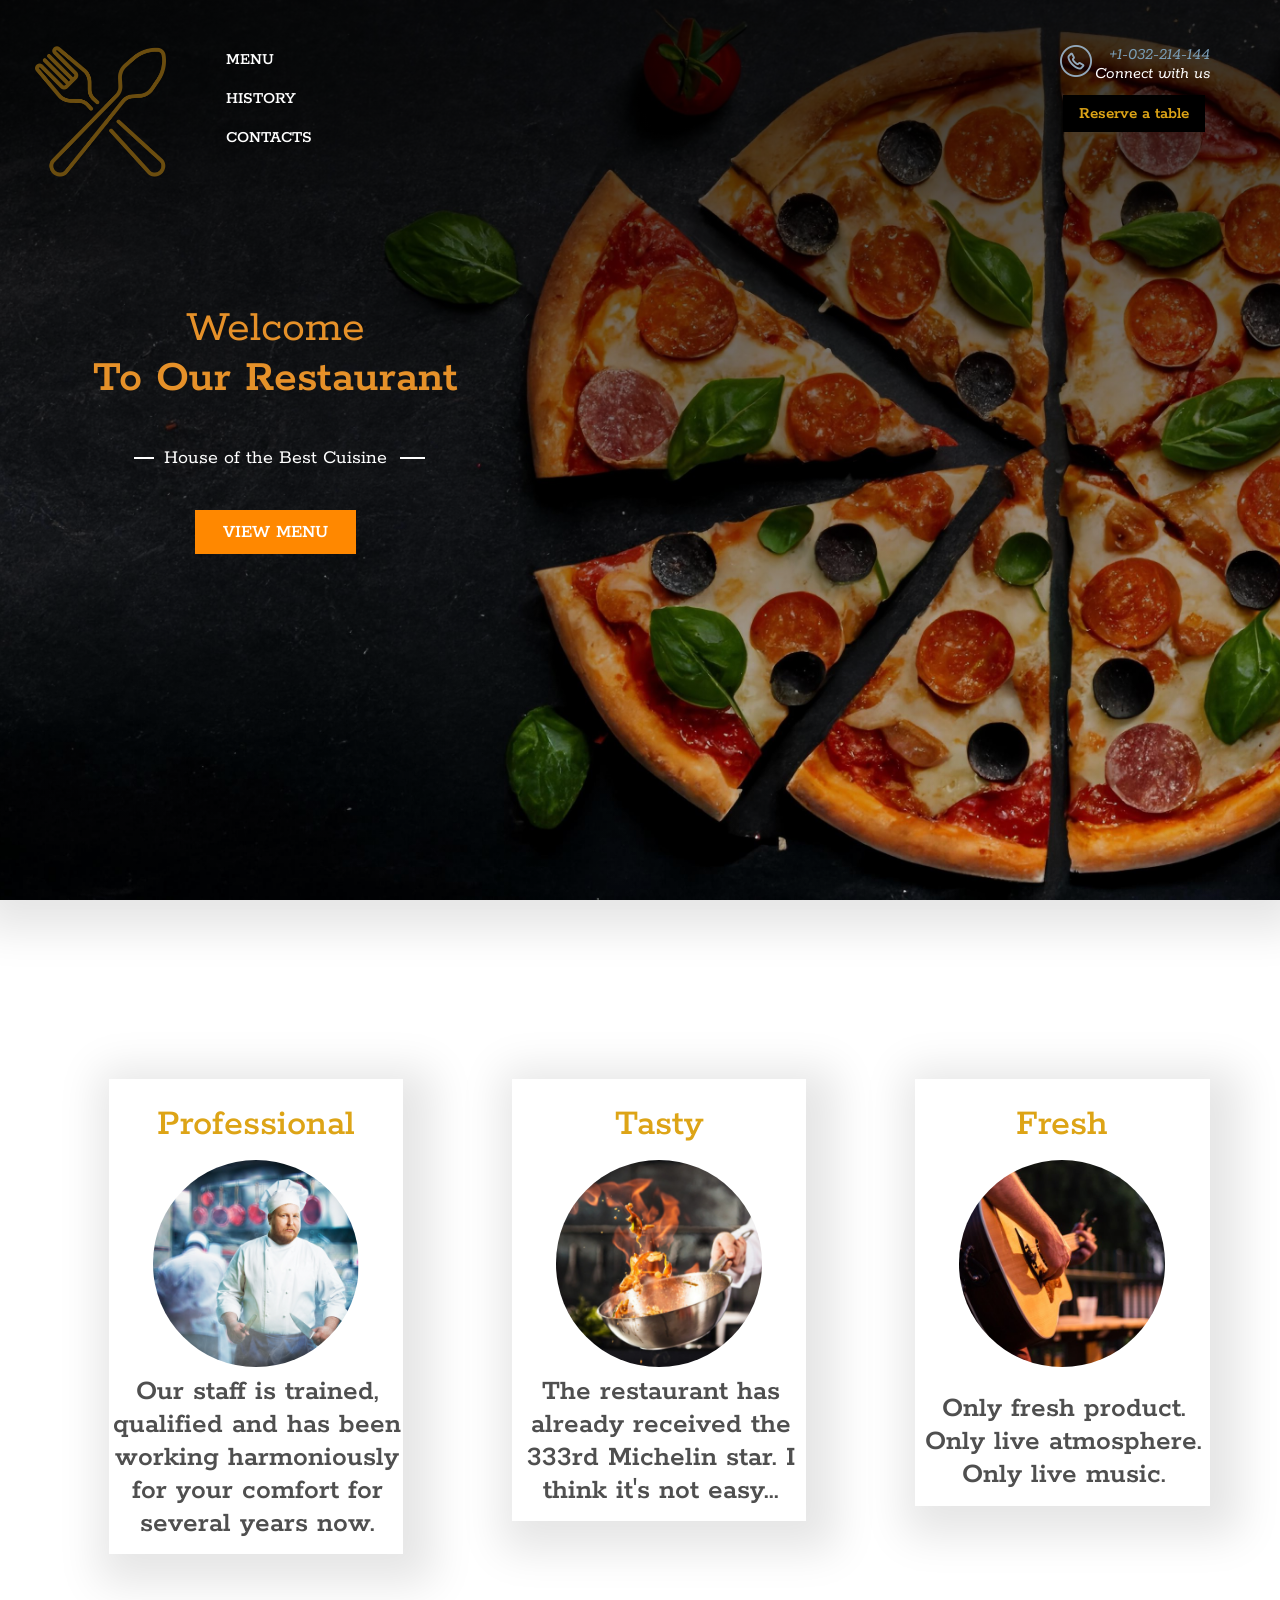
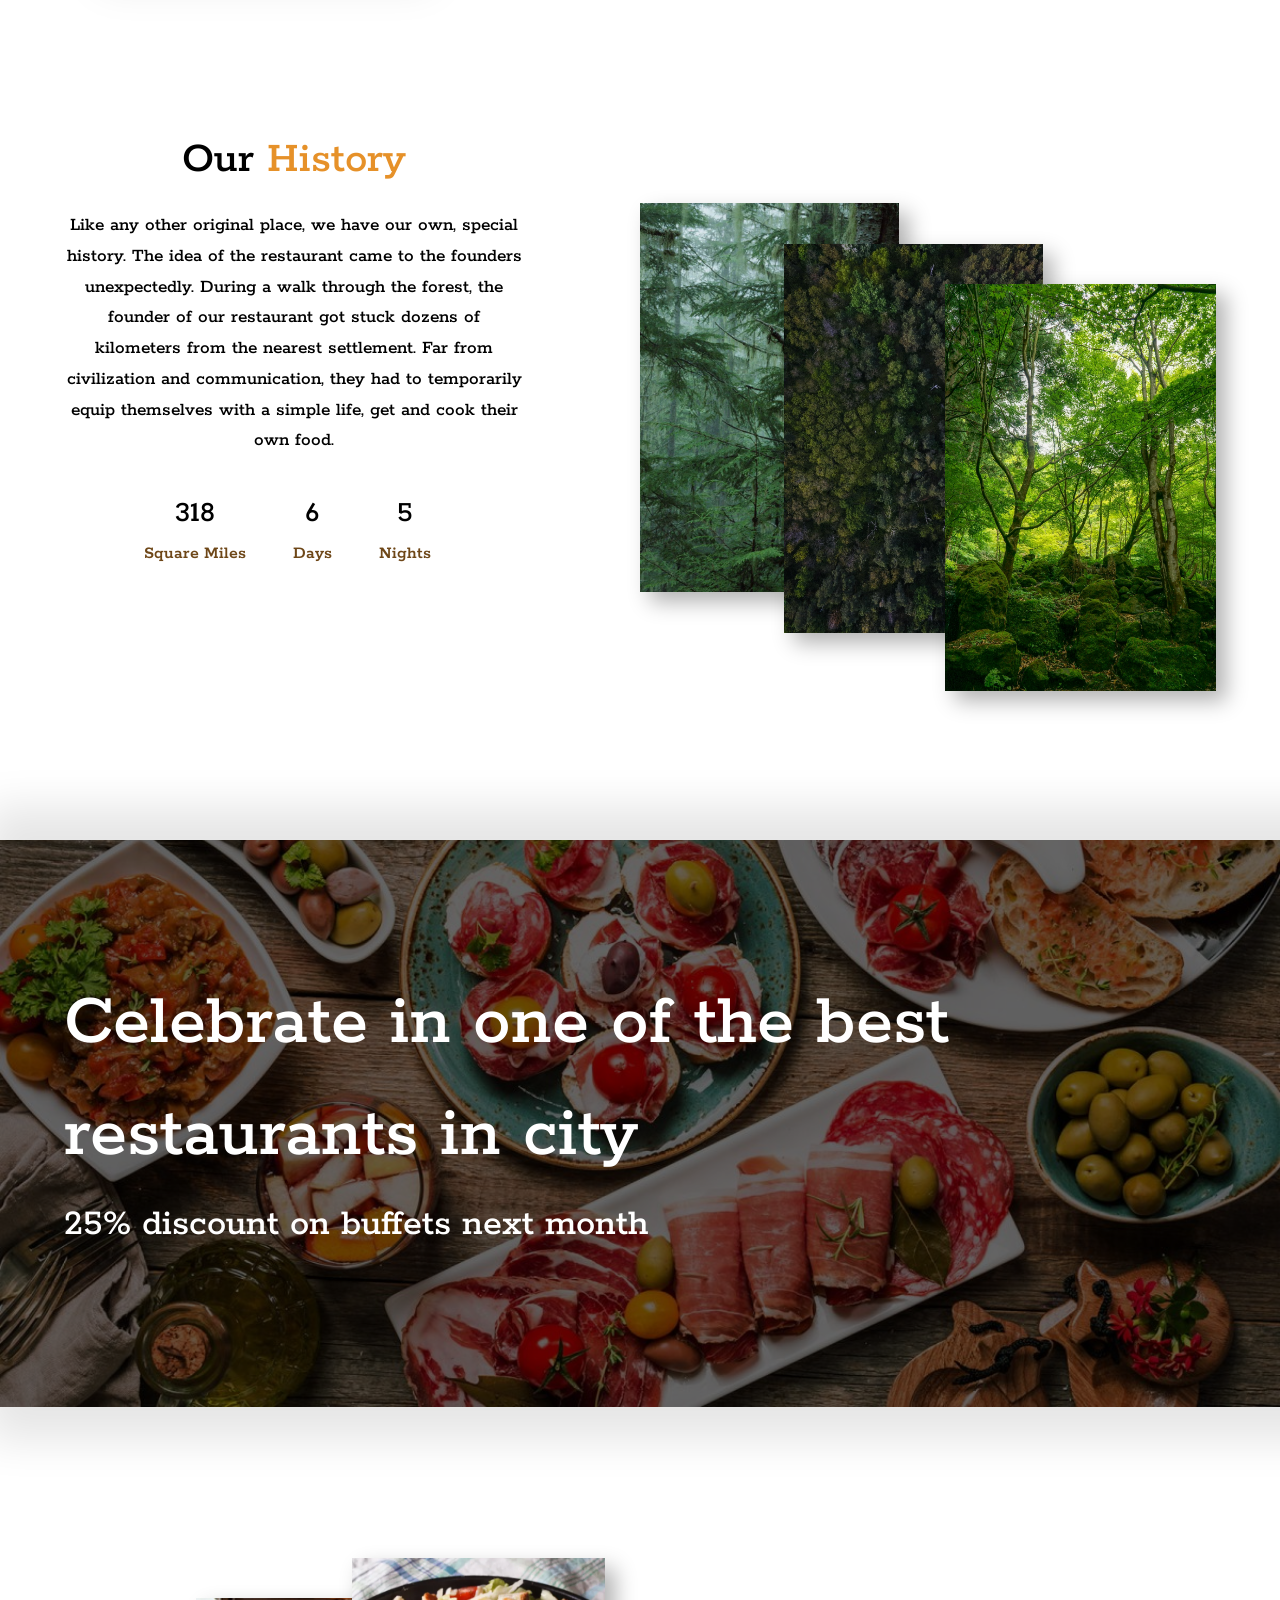
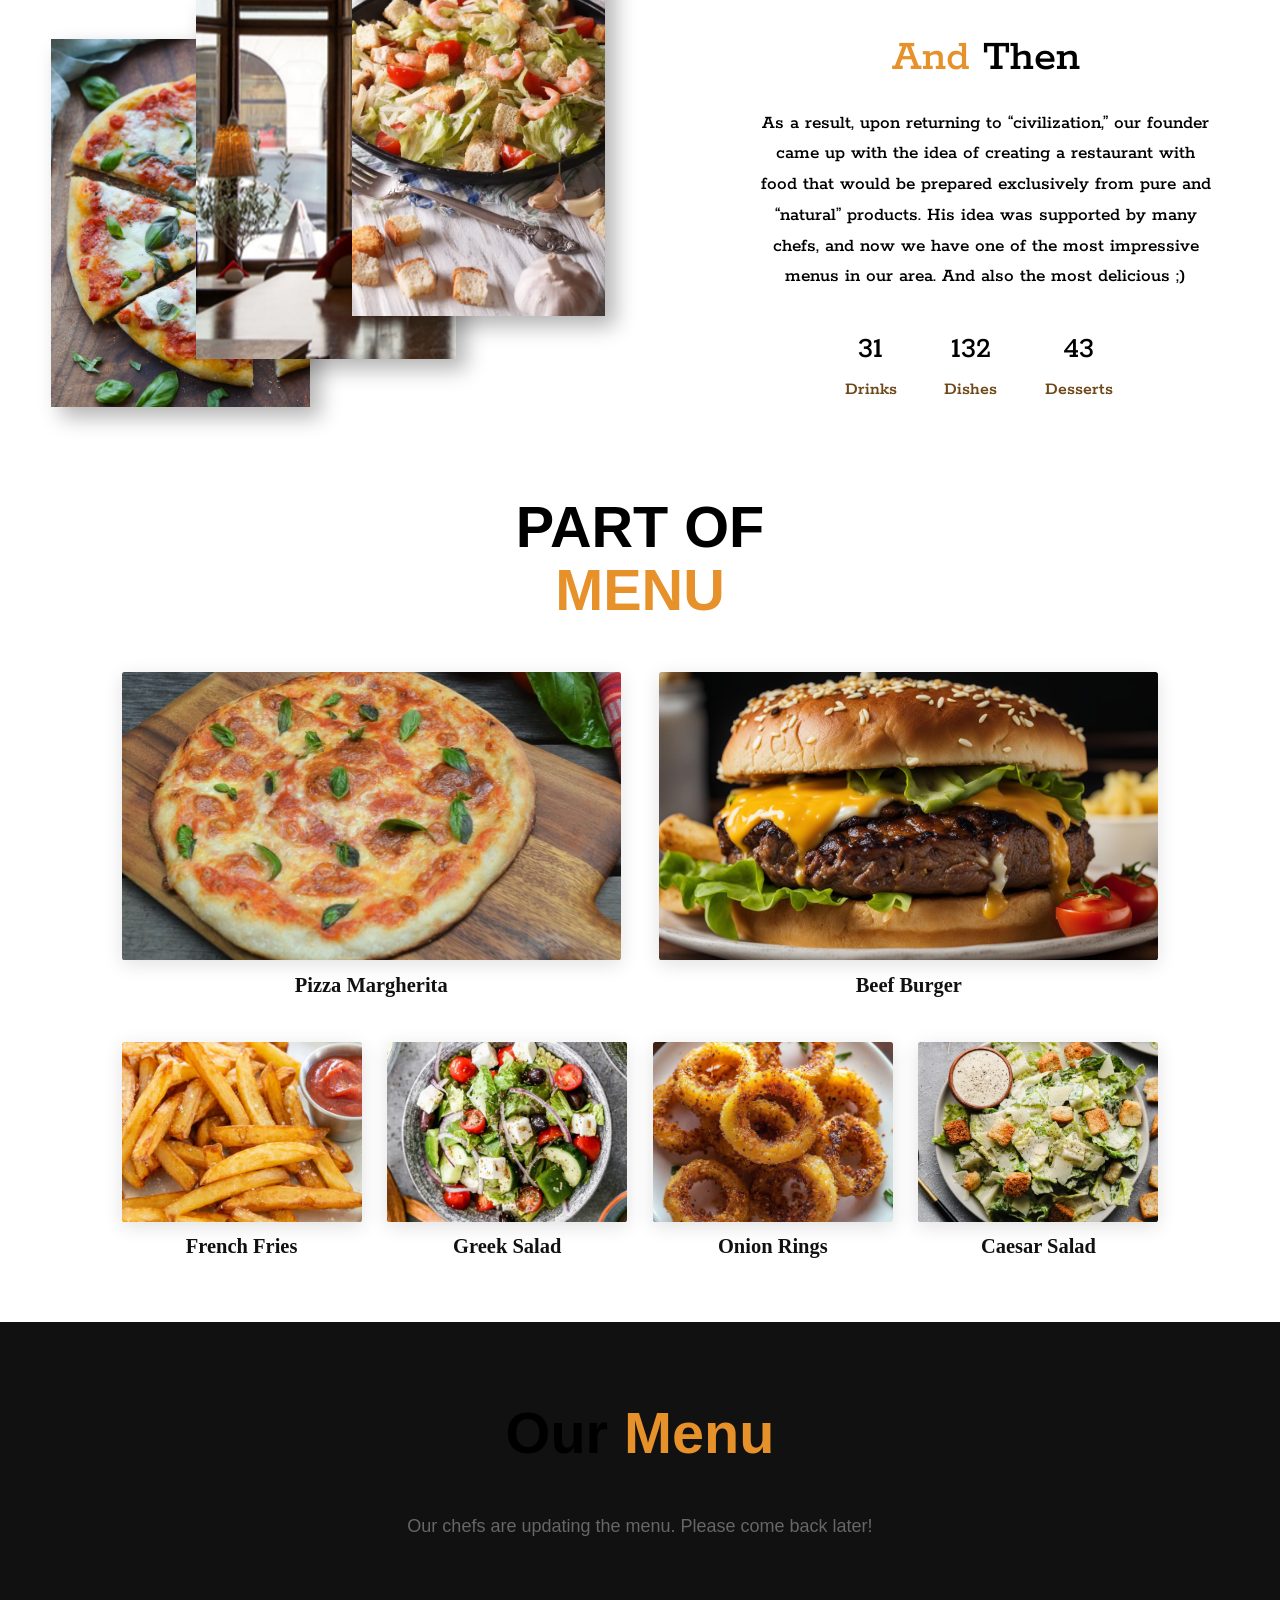
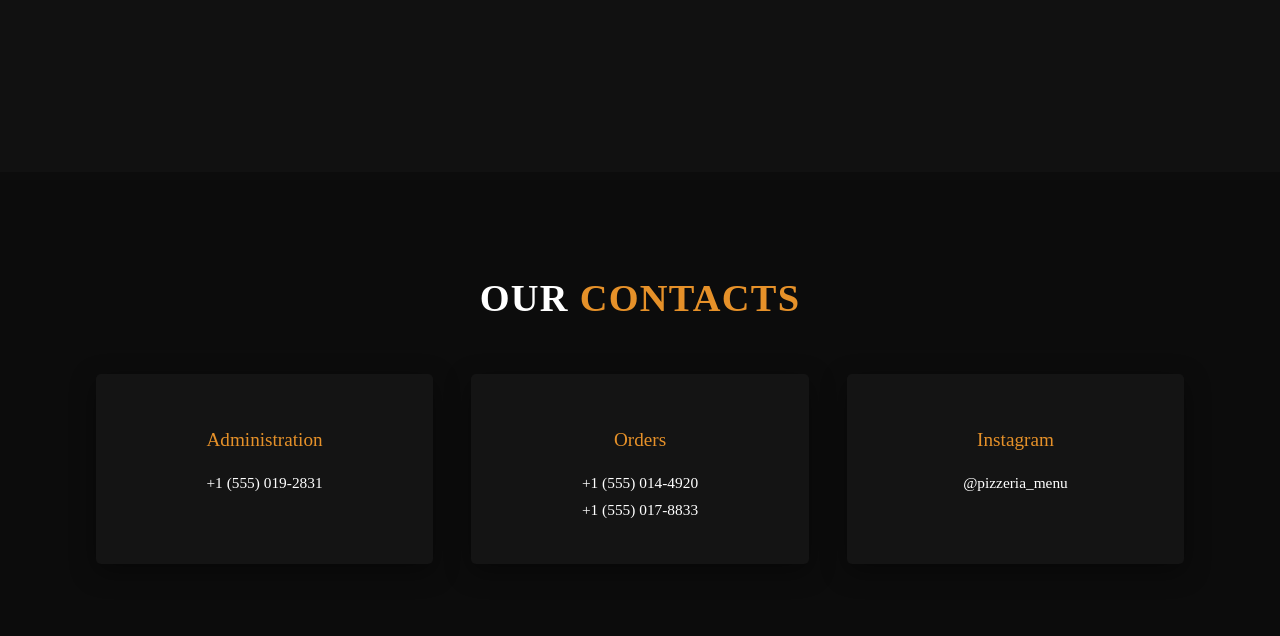
==== index.html @ 01ddd6ba "Add files via upload" ====
<!DOCTYPE html>
<html lang="en">
<head>
	<meta charset="UTF-8">
	<meta name="viewport" content="width=device-width, initial-scale=1.0">
	<link rel="stylesheet" href="pizzaS.css">
	<link rel="preconnect" href="https://fonts.googleapis.com">
	<link rel="preconnect" href="https://fonts.gstatic.com" crossorigin>
	<link href="https://fonts.googleapis.com/css2?family=Rokkitt:ital,wght@0,300;0,400;0,500;0,600;1,300;1,400;1,500;1,600&display=swap" rel="stylesheet">
	<title>PizzeriaSite</title>
</head>
<body>
<script>
    if (history.scrollRestoration) {
        history.scrollRestoration = 'manual';
    }

    window.addEventListener('beforeunload', function() {
        window.scrollTo(0, 0);
    });
	</script>

	<header class="header">
		
		<div class="header-line">
			
			<div class="header-logo">
				<img src="img/fork.png" alt="logo" class="header-logotype">
			</div>

			<div class="list">
				<a href="#menu" class="list-item">MENU</a>
				<a href="#history" class="list-item">HISTORY</a>
				<a href="#contacts-section" class="list-item">CONTACTS</a>
			</div>

			<div class="phone">
				<div class="phone-holder">
					<img class="phone-call" src="img/phone-call.png" alt="call">

					<a class="number" href="#">+1-032-214-144</a>

				</div>

				<div class="phone-text">Connect with us</div>

			</div>

			<div class="btn">
				<a href="" class="button">Reserve a table</a>
			</div>

		</div>

		<!-- Header-text -->

		<div class="header-down">
			
			<div class="main-title">
				
				Welcome

			</div>

			<div class="main-title2">

				To Our Restaurant

			</div>

			<div class="sub-title">

				House of the Best Cuisine

			</div>

			<div class="header-btn">

				<a href="#menu-section"" class="header-button">VIEW MENU</a>

			</div>

		</div>

	</header>

	<!-- MAIN -->

	<main>
		
		<div class="cards">
			
			<div class="card">

				<div class="card-title">
					Professional
				</div>

				<div class="card-image">
					<img class="first-card-image" src="img/ProCooker.jpg" alt="pizza-slice_img">
				</div>

				<div class="card-subtitle">
					Our staff is trained, qualified and has been working harmoniously for your comfort for several years now.		
				</div>

			</div>

			<div class="card">
				
				<div class="card-title">
					Tasty
				</div>

				<div class="card-image">
					<img class="second-card-image" src="img/ProCook.jpg" alt="Sushi_img">
				</div>

				<div class="card-subtitle">
					The restaurant has already received the 333rd Michelin star. I think it's not easy...
				</div>

			</div>

			<div class="card">

				<div class="card-title">
					Fresh
				</div>
				
				<div class="card-image">
					<img class="third-card-image" src="img/Live-Music-Guitar.jpg" alt="Khinkali.img">
				</div>

				<div class="card-subtitle">
					Only fresh product. Only live atmosphere. Only live music.
				</div>

			</div>

		</div>

		<!-- MAIN PART 2 -->

		<div class="history" id="history">

			<div class="history-text">

				<div class="history-title-text">
					Our <span  class="part-history-title">History</span>
				</div>

				<div class="history-subtile-text">
					Like any other original place, we have our own, special history. The idea of the restaurant came to the founders unexpectedly. During a walk through the forest, the founder of our restaurant got stuck dozens of kilometers from the nearest settlement. Far from civilization and communication, they had to temporarily equip themselves with a simple life, get and cook their own food.
				</div>

				<div class="history-stat">

					<div class="stat">
						318 <br><span class="history-stat-text">Square Miles
						</span>
					</div>

					<div class="stat">
						6<br><span class="history-stat-text">Days
						</span>
					</div>

					<div class="stat">
						5<br><span class="history-stat-text">Nights
						</span>
					</div>

				</div>

			</div>

			<div class="history-img">

				<img class="img-pizza" src="img/forestd.jfif" alt="i">

				<img class="img-sushi" src="img/forest2.jpg" alt="m">

				<div class="rest-conteiner">

					<img class="img-rest" src="img/pForest9.jpg" alt="g">

				</div>

			</div>

		</div>

		<!-- Offer -->

		<div class="offer">
			
			<div class="offer-content">

				<div class="offer-text">

					<div class="offer-title">
						Celebrate in one of
						the best restaurants in city
					</div>

					<div class="offer-subtitle">
						25% discount on buffets next month
					</div>

					<div class="offer-button">

					</div>

				</div>

			</div>

		</div>

<!-- Second part of History -->

		<div class="history2">

			<div class="history-img2">

				<img class="img-pizza2" src="img/fire-pizza.jpg" alt="i">

				<img class="img-salet2" src="img/AvaS.jpg" alt="m">

				<div class="rest-conteiner">

					<img class="img-rest2" src="img/3-1.png" alt="g">

				</div>

			</div>

			<div class="hisory-text2">

				<div class="history-title-text2">
					<span  class="part-history-title2">And</span> Then
				</div>

				<div class="history-subtile-text2">
					As a result, upon returning to “civilization,” our founder came up with the idea of ​​creating a restaurant with food that would be prepared exclusively from pure and “natural” products. His idea was supported by many chefs, and now we have one of the most impressive menus in our area. And also the most delicious ;)
				</div>

				<div class="history-stat2">

					<div class="stat2">
						31 <br><span class="history-stat-text2">Drinks
						</span>
					</div>

					<div class="stat2">
						132 <br><span class="history-stat-text2">Dishes
						</span>
					</div>

					<div class="stat2">
						43 <br><span class="history-stat-text2">Desserts
						</span>
					</div>

				</div>

			</div>

		</div>

		<!-- Menu -->

<div class="menu" id="menu">

    <div class="menu-title">
        PART OF<br><span>MENU</span>
    </div>

    <div class="firstline-menu">

        <div class="first-menu-container">
            <div class="firstline-image">   
                <img src="img/pizza-margherita-1210x964.jpg" alt="Pizza Margherita">
            </div>
            <div class="firstline-info">
                <h1>Pizza Margherita</h1>
                <div class="info-text"></div>
            </div>  
        </div>

        <div class="first-menu-container">
            <div class="firstline-image">   
                <img src="img/beef-burger-recipe.jpg" alt="Beef Burger">
            </div>
            <div class="firstline-info">
                <h1>Beef Burger</h1>
                <div class="info-text"></div>
            </div>  
        </div>

    </div>

    <div class="secondline-menu">

        <div class="secondline-menu-container">
            <div class="secondline-card">
                <div class="secondline-image">  
                    <img src="img/R.jpg" alt="Dish 1">
                </div>
                <div class="secondline-info">
                    <h1>French Fries</h1>
                    <div class="info-text"></div>
                </div>
            </div>

            <div class="secondline-card">
                <div class="secondline-image">  
                    <img src="img/Greek-Salad-with-Lettuce.jpg" alt="Greek Salad">
                </div>
                <div class="secondline-info">
                    <h1>Greek Salad</h1>
                    <div class="info-text"></div>
                </div>
            </div>

            <div class="secondline-card">
                <div class="secondline-image">  
                    <img src="img/0-2-640-N-165.jpg" alt="Dish 3">
                </div>
                <div class="secondline-info">
                    <h1>Onion Rings</h1>
                    <div class="info-text"></div>
                </div>
            </div>

            <div class="secondline-card">
                <div class="secondline-image">  
                    <img src="img/vegan-caesar-salad-4-667x667.jpg" alt="Caesar Salad">
                </div>
                <div class="secondline-info">
                    <h1>Caesar Salad</h1>
                    <div class="info-text"></div>
                </div>
            </div>
        </div>

    </div>

</div>

<style href="menu2">
    .menu-section { background: #111; padding: 80px 0; min-height: 50vh; width: 100%; box-sizing: border-box; clear: both; }
    .menu-title { text-align: center; color: #fff; font-family: sans-serif; font-size: 38px; margin: 0 0 50px 0; }
    .menu-columns-container { display: flex; flex-wrap: wrap; gap: 35px; justify-content: center; max-width: 1200px; margin: 0 auto; padding: 0 20px; box-sizing: border-box; }
    
    .menu-column { flex: 1; min-width: 280px; max-width: 360px; }
    .menu-column-title { color: #e69129; font-family: sans-serif; text-align: center; border-bottom: 2px solid #e69129; padding-bottom: 12px; margin-bottom: 25px; text-transform: uppercase; letter-spacing: 1px; font-size: 20px; }
    .menu-items-stack { display: flex; flex-direction: column; gap: 20px; }
    
    .menu-card { background: #222; color: #fff; padding: 22px; border-radius: 8px; box-shadow: 0 4px 15px rgba(0,0,0,0.3); font-family: sans-serif; border: 1px solid #333; box-sizing: border-box; width: 100%; transition: transform 0.3s cubic-bezier(0.25, 1, 0.5, 1), box-shadow 0.3s, border-color 0.3s; animation: cardLoad 0.5s ease backwards; }
    .menu-card:hover { transform: translateY(-5px); box-shadow: 0 8px 25px rgba(230, 145, 41, 0.15); border-color: #e69129; }
    
    .menu-card h4 { margin: 0 0 8px 0; color: #fff; font-size: 19px; font-weight: 600; }
    .menu-card p { margin: 0 0 15px 0; color: #bbb; font-size: 13.5px; line-height: 1.5; }
    .menu-card-price { font-weight: bold; color: #e69129; font-size: 18px; text-align: right; }

    @keyframes cardLoad {
        from { opacity: 0; transform: scale(0.95) translateY(10px); }
        to { opacity: 1; transform: scale(1) translateY(0); }
    }
</style>

<section class="menu-section" id="menu-section">
    <h2 class="menu-title">
        Our <span style="color: #e69129;">Menu</span>
    </h2>
    
    <div id="main-menu-flex" class="menu-columns-container">
        <div class="menu-column">
            <h3 class="menu-column-title">Drinks</h3>
            <div id="menu-drinks" class="menu-items-stack"></div>
        </div>

        <div class="menu-column">
            <h3 class="menu-column-title">Main Course</h3>
            <div id="menu-main" class="menu-items-stack"></div>
        </div>

        <div class="menu-column">
            <h3 class="menu-column-title">Starters & Sides</h3>
            <div id="menu-secondary" class="menu-items-stack"></div>
        </div>
    </div>
    
    <div id="empty-menu-msg" style="display: none; text-align: center; color: #666; font-family: sans-serif; font-size: 18px; margin-top: 40px;">
        Our chefs are updating the menu. Please come back later!
    </div>
</section>
<div>
	<script>
    if (history.scrollRestoration) {
        history.scrollRestoration = 'manual';
    }

    window.addEventListener('beforeunload', function() {
        window.scrollTo(0, 0);
    });

    function createCardHtml(dish, index) {
        const delay = index * 0.05;
        return `
            <div class="menu-card" style="animation-delay: ${delay}s">
                <h4>${dish.title}</h4>
                <p>${dish.desc ? dish.desc : 'No description available'}</p>
                <div class="menu-card-price">${dish.price}</div>
            </div>
        `;
    }

    function renderMenu() {
        const drinksContainer = document.getElementById('menu-drinks');
        const mainContainer = document.getElementById('menu-main');
        const secondaryContainer = document.getElementById('menu-secondary');
        const flexContainer = document.getElementById('main-menu-flex');
        const emptyMsg = document.getElementById('empty-menu-msg');

        if (!drinksContainer || !mainContainer || !secondaryContainer) return;

        const menu = JSON.parse(localStorage.getItem('restaurant-menu')) || [];

        if (menu.length === 0) {
            flexContainer.style.display = 'none';
            emptyMsg.style.display = 'block';
            return;
        }

        flexContainer.style.display = 'flex';
        emptyMsg.style.display = 'none';

        drinksContainer.innerHTML = menu.filter(d => d.category === 'drinks').map((d, i) => createCardHtml(d, i)).join('');
        mainContainer.innerHTML = menu.filter(d => d.category === 'main').map((d, i) => createCardHtml(d, i)).join('');
        secondaryContainer.innerHTML = menu.filter(d => d.category === 'secondary').map((d, i) => createCardHtml(d, i)).join('');
    }

    window.addEventListener('DOMContentLoaded', renderMenu);
    window.addEventListener('pageshow', renderMenu);
    window.addEventListener('storage', renderMenu);
	</script>
</div>

<section class="contacts-section">
    <div class="contacts-container" id="contacts-section">
        <h2 class="contacts-title">Our <span>Contacts</span></h2>
        
        <div class="contacts-content">
            
            <div class="contacts-card">
                <h3>Administration</h3>
                <p><a href="tel:+15550192831">+1 (555) 019-2831</a></p>
            </div>
            
            <div class="contacts-card">
                <h3>Orders</h3>
                <p><a href="tel:+15550144920">+1 (555) 014-4920</a></p>
                <p><a href="tel:+15550178833">+1 (555) 017-8833</a></p>
            </div>
            
            <div class="contacts-card">
                <h3>Instagram</h3>
                <p><a href="https://instagram.com" target="_blank" rel="noopener">@pizzeria_menu</a></p>
            </div>

        </div>
    </div>
</section>

</main> 

	</body>
	</html>
---- pizzaS.css ----
html{   
    scroll-behavior: smooth;
}

body{
	margin: 0;
	padding: 0;
	font-family: 'Rokkitt', serif;
	font-weight: 500;
	width: 100%;
	max-width: 100%;
	overflow-x: hidden;
}


header {
    width: 100vw;
    height: 100vh; 
    min-height: 700px; 
    position: relative; 
    background: url('img/pizzzaFirst.jpg') no-repeat;
    background-size: cover; 
    background-position: center; 
    box-shadow: 0px 10px 40px 20px rgba(0, 0, 0, 0.1); 
    }

    header:after {
    content: '';
    position: absolute;
    top: 0;
    left: 0;
    right: 0;
    bottom: 0;
    background: linear-gradient(180deg, rgba(0, 0, 0, 0.8), rgba(0, 0, 0, .1));
    width: 100%;
    height: 100%; 
    z-index: 1; 
    }

  .header-line {
	position: relative;
	z-index: 3;
	color: #fff;
	padding-top: 2vw;
	display: flex;
	align-items: center;
    }

    .header-logotype{
	padding-top: 20px;
	width: 45%;
    margin-left: 130px;
    }

.list{
	margin-top: -20px;
    }

    .list-item{
	display: flex;
	width: 10%;
	font-size: 35px;
	margin: 40px 0 0 -35px;
	text-decoration: none;
	color: #fff;
	transition: 0.4s;
	margin-right: 50px;
	z-index: 3;
    }

    .list-item:hover{
	color: #DDA416;
	z-index: 3;
    }

.phone {
    position: absolute;
    right: 150px;
    top: 100px; 
    font-weight: 400;
    font-style: italic;
    font-size: 28px;
    display: flex;
    flex-direction: column;
    align-items: flex-end; 
    }


.phone-call {
    position: absolute;
    height: 55px;
    color: #9DACB9;
    left: -60px; 
    top: 0;
	z-index: 3;
    }

    .number {
    font-size: 29px;
    text-decoration: none;
    color: #7B9EB7;
	z-index: 3;
    }


    .btn {
	z-index: 3;
    position: absolute;
    right: 125px;
    top: 200px; 
    }   


    .button {
    display: inline-block;
    padding: 17px 30px;
    background-color: #000;
    text-decoration: none;
    color: #DDA416;
    font-weight: 600;
    font-size: 32px;
    transition: 0.5s;
    white-space: nowrap;
    }

    .button:hover {
    color: #000;
    background-color: #DDA416;
    border-radius: 5px;
    padding: 18px 32px;
	z-index: 3;
    }

.header-down{
	z-index: 3;
	position: relative;
	font-size: 90px;
	text-align: center;
	margin-left: 145px;
    margin-top: 320px;
	font-weight: 400;
	color: #e69129;
	width: 755px;
    }

   .main-title{
	margin-left: -13px;
    }

    .main-title2{
	margin-top: -3px;
	font-size: 95px;
	font-weight: 600;
	margin-bottom: 8px;
    }

    .sub-title{
	color: #fff;
	font-size: 40px;
	margin-bottom: 5px;
    }

    .sub-title:after{
	position: absolute;
	content: '';
	height: 2.5px;
	width: 61px;
	background-color: #fff;
	top: 236px;
	left: 75px;
    }

    .sub-title:before{
	position: absolute;
	content: '';
	height: 2.5px;
	width: 61px;
	background-color: #fff;
	top: 236px;
	left: 617px;
    }

    .header-button{
	padding: 22px 60px;
	background-color: #ff8800;
	text-decoration: none;
	color: #fff;
	font-size: 35px;
	font-weight: 500;
	transition: 0.7s;
    }

    .header-button:hover{
	background-color: #c96c02;
    }

/*MAIN  PART 1*/

.cards{
	justify-content: start;
	display: flex;
	margin-top: 14vw;
	min-width: 90%;
	margin-left: 5;
    }

    .card{
	box-shadow: 10px 10px 40px 20px #0000001A;
	z-index: 3;
	text-align: center;
	width: 22.5%;
	height: 40%;
    min-height: 40vh;
	background-color: #fff;
	font-size: 26px;
	font-weight: 600;
	margin-left: 8.5%;
    }

    .first-card-image{
	width: 70%;
	border-radius: 50%;
    }

    .second-card-image{
	width: 70%;
	border-radius: 50%;
    }

.third-card-image{
	width: 70%;
	border-radius: 50%;
	margin-bottom: 6.1%;
    }

    .card-title{
	margin: 8% 0 5%;
	font-weight: 500;
	color: #DDA416;
	font-size: 40px;
    }

    .card-subtitle{
	color: #4f4f4f;
	margin-bottom: 5%;
	font-size: 30px;
	margin-left: 1.5%;
	width: 98%;
    }


/*MAIN PART 2*/


    .history {
    width: 90%;
    max-width: 155vh;
    display: flex;
    justify-content: space-between;
    align-items: center;
    box-sizing: border-box;
    margin: 20vh auto 10vh auto;
    scroll-margin-top: 6vh;
    }

    .history-text {
    width: 40%;
    }

    .history-title-text {
    font-weight: 500;
    font-size: 3.5vw;
    margin-bottom: 25px;
    text-align: center;

    }

    .part-history-title {
    color: #e69129;
    }

    .history-subtile-text {
    font-size: 1.5vw;
    line-height: 1.6;
    margin-bottom: 40px;
    text-align: center;
    }

    .history-stat {
    display: flex;
    gap: 10%; 
    text-align: center;
    justify-content: center;
    margin-left: -3%;
    }   

    .stat {
    line-height: 1.2;
    font-size: 2.4vw;
    text-align: center;
    }

    .history-stat-text {
    color: #6e4718;
    font-size: 1.4vw;
    font-weight: 600;
}


.history-img {
    position: relative;
    width: 50%;
    height: 30vh;
    margin-top: -15vh;
    margin-bottom: 13vh;
    
    }


    .img-sushi {
    position: absolute;
    z-index: 0;
    top: 0;
    left: 0;
    width: 45%;
    box-shadow: 10px 10px 20px rgba(0, 0, 0, 0.3); 
    }

    .img-rest {
    position: absolute;
    z-index: 1;
    top: 15%;
    left: 25%;
    width: 45%;
    box-shadow: 10px 10px 20px rgba(0, 0, 0, 0.3);
    }

    .img-pizza {
    position: absolute;
    z-index: 2;
    top: 30%;
    left: 53%;
    width: 47%;
    box-shadow: 10px 10px 20px rgba(0, 0, 0, 0.3);
    }


/*Offer*/

.offer {
    margin-top: 30vh;
	box-shadow: 20px 0px 40px 33px #0000001A;
	height: 610px;
	width: 100%;
	background-image: url(img/food.jpg);
	background-size: cover;
	background-repeat: no-repeat;
	z-index: 1;
	position: relative;
	background-position: bottom;
   }

    .offer:after {
	content: '';
	top: 0;
	left: 0;
	position: absolute;
	background:  rgba(0, 0, 0, 1);
	height: 100%;
	width: 100%;
	z-index: 2;
	opacity: 0.6;

    }

    .offer-text{
	position: absolute;
	font-size: 60px;
	float: left;
	color: #fff;
	z-index: 3;
	margin-left: 5vw;
	margin-top: 8%;
    line-height: 1.5;
    }

    .offer-title {
	font-size: 160%;
    }

   .offer-subtitle {
	font-size: 115%;
	margin-top: 0.3%;
}


/* Hystory 2 */

    .history2 {
    width: 90%;
    max-width: 155vh;
    display: flex;
    justify-content: space-between;
    align-items: center;
    box-sizing: border-box;
    margin: 25vh auto 10vh auto;
}

/* Pictures 2 */

    .history-img2 {
    position: relative;
    width: 50%;
    height: 30vh;
    margin-top: -15vh;
    margin-bottom: 13vh;
    }

    .img-pizza2 {
    position: absolute;
    z-index: 0;
    top: 30%;       
    left: -1vw;        
    width: 45%; 
    box-shadow: 10px 10px 20px rgba(0, 0, 0, 0.3);
    }

    .img-rest2 {
    position: absolute;
    z-index: 1;
    top: 15%;
    left: 23%;      
    width: 45%;
    box-shadow: 10px 10px 20px rgba(0, 0, 0, 0.3);
    }

    .img-salet2 {
    position: absolute;
    z-index: 2;
    top: 0;
    left: 50%;      
    width: 42.5%;
    height:48.5vh;                 
    object-fit: cover;  
    object-position: center top;
    box-shadow: 10px 10px 20px rgba(0, 0, 0, 0.3);
}

/* TEXT Block */

.hisory-text2 {
    width: 40%;
    }

    .history-title-text2 {
    font-weight: 500;
    font-size: 3.5vw;
    margin-bottom: 25px;
    text-align: center;
    }

    .part-history-title2 {
    color: #e69129;
    }

    .history-subtile-text2 {
    font-size: 1.5vw;
    line-height: 1.6;
    margin-bottom: 40px;
    text-align: center;
    }

    .history-stat2 {
    display: flex;
    gap: 10%; 
    text-align: center;
    justify-content: center;
    margin-left: -3%;
    }

    .stat2 {
    line-height: 1.2;
    font-size: 2.4vw;
    text-align: center;
    }

    .history-stat-text2 {
    color: #6e4718;
    font-size: 1.4vw;
    font-weight: 600;
}

/*MENU*/

.menu {
    max-width: 85vw;
    margin: 5vh auto 0 auto;
    padding: 0 2vw;
    box-sizing: border-box;
    font-family: "Georgia", serif; 
    margin-bottom: 5%;
}

.menu-title {
    text-align: center;
    font-size: 4.5vw !important;
    color: #000000 !important;  
    font-weight: bold;
    line-height: 1.1;
    margin-bottom: 4vh;
}

.menu-title span {
    font-size: 100% !important; 
    color: #e69129 !important;  
}

.firstline-image img, 
.secondline-image img {
    width: 100%;
    border: none !important;
    outline: none !important;
    border-radius: 0.2vw;
    box-sizing: border-box;
    object-fit: cover;
    display: block;
    box-shadow: 0 0.5vh 1.5vw rgba(0,0,0,0.12);
}

.firstline-info h1, 
.secondline-info h1 {
    font-size: 1.6vw;            
    color: #111;
    margin: 1.5vh 0 0 0;
    font-weight: 700;            
    text-align: center;
    text-transform: none;         
}

.firstline-menu {    
    display: flex;
    justify-content: space-between;
    gap: 3vw;
    margin-bottom: 5vh;
}

.first-menu-container {
    flex: 1;
    display: flex;
    flex-direction: column;
}

.firstline-image img {
    height: 32vh;
}

.secondline-menu {
    margin-top: 3vh;
    margin-left: 0;
    margin-right: 0;
}

.secondline-menu-container {
    display: flex;
    justify-content: space-between;
    gap: 2vw;
    width: 100%;
}

.secondline-card {
    flex: 1;
    display: flex;
    flex-direction: column;
}

.secondline-image {
    width: 100%;
}

.secondline-image img {
    height: 20vh;
}

/* Main Magic */

.menu-grid {
    display: flex;
    flex-wrap: wrap;
    gap: 30px;
    justify-content: center;
    width: 90%;
    margin: 0 auto;
}

.menu-item {
    background: #222;
    color: #fff;
    padding: 20px;
    width: 250px;
    border-radius: 5px;
    box-shadow: 0 4px 10px rgba(0,0,0,0.3);
}

.menu-item h3 {
    margin: 0 0 10px 0;
    color: #e69129;
}

.menu-price {
    font-weight: bold;
    color: #ff8800;
    margin-top: 15px;
}

/* CONTACTS */

.contacts-section {
    background-color: #0c0c0c;
    padding: 8vh 4vw;
    font-family: "Georgia", serif;
}

.contacts-container {
    max-width: 85vw;
    margin: 0 auto;
}

.contacts-title {
    text-align: center;
    font-size: 3vw;
    color: #ffffff;
    font-weight: bold;
    margin-bottom: 6vh;
    text-transform: uppercase;
    letter-spacing: 0.1vw;
}

.contacts-title span {
    color: #e69129;
}

.contacts-content {
    display: flex;
    justify-content: space-between;
    gap: 3vw;
}

.contacts-card {
    flex: 1;
    text-align: center;
    background: #141414;
    padding: 4vh 2vw;
    border-radius: 0.4vw;
    box-shadow: 0 0.8vh 2vw rgba(0, 0, 0, 0.4);
}

.contacts-card h3 {
    color: #e69129;
    font-size: 1.5vw;
    margin-bottom: 2.5vh;
    font-weight: normal;
}

.contacts-card p {
    margin: 1vh 0;
}

.contacts-card a {
    color: #ffffff;
    text-decoration: none;
    font-size: 1.2vw;
    transition: color 0.2s ease;
}

.contacts-card a:hover {
    color: #e69129;
}

@media (max-width: 768px) {
    .contacts-container {
        max-width: 92vw;
    }

    .contacts-title {
        font-size: 8.5vw;
        margin-bottom: 5vh;
    }

    .contacts-content {
        flex-direction: column;
        gap: 3vh;
    }

    .contacts-card {
        padding: 5vh 4vw;
        border-radius: 1.5vw;
    }

    .contacts-card h3 {
        font-size: 5vw;
        margin-bottom: 2vh;
    }

    .contacts-card a {
        font-size: 4.5vw;
    }
}


@media screen and (max-width: 2200px) {
    .header-logotype {
        margin-left: 65px;
    }

    .header-logotype img, 
    .header-logotype svg {
        transform: scale(0.75); 
        transform-origin: left center;
    }

    .list {
        margin-top: -15px;
        gap: 25px;
    }

    .list-item {
        font-size: 24px; 
        margin-right: 25px;
        margin-top: 30px;
    }

	.phone {
		top: 70px;
        right: 110px;
        font-size: 24px;
    }

    .phone-call {
        height: 45px;
        left: -50px;
    }

    .number {
        font-size: 24px;
    }

    .btn {
		top: 140px;
        right: 120px;
    }

    .button {
        padding: 13px 22px;
        font-size: 24px;
    }

	.header-down{
	position: relative;
	font-size: 65px;
	margin-left: 60px;
    margin-top: 200px;
	width: 700px;
	}

	.main-title{
		margin-left: 0px;
	}

	.main-title2{
		margin-top: -3px;
		font-size: 65px;
		font-weight: 600;
		margin-bottom: 4px;
	}

	.sub-title {
		position: relative;
        font-size: 30px;
        display: inline-block; /* Блок сожмется строго под длину текста */
        margin: 0 auto 8px auto;
        white-space: nowrap; /* Запрещаем тексту переноситься на две строки */
    }

    .sub-title:after {
        position: absolute;
		top: 17px;
        height: 2.5px;
        width: 30px;
        left: -45px; /* Линия всегда будет на 45px левее первой буквы */
    }

        .sub-title:before {
        position: absolute;
		top: 17px;
        height: 2.5px;
        width: 30px;
        left: 340px; /* Линия всегда будет на 45px левее первой буквы */
    }

	.header-button{
		padding: 15px 40px;
		background-color: #ff8800;
		text-decoration: none;
		color: #fff;
		font-size: 25px;
		font-weight: 500;
		transition: 0.7s;
	}
}

@media screen and (max-width: 1920px) {
    .header-logotype {
        margin-left: 50px;
    }

    .header-logotype img, 
    .header-logotype svg {
        transform: scale(0.75);
        transform-origin: left center;
    }


    .list {
		margin-left: -30px;
		margin-top: 15px;
    }

    .list-item {
        font-size: 22px; 
        margin-top: 25px;
		margin-bottom: 20px;
    }

    /* Блок телефона */
    .phone {
        top: 55px;
        right: 100px;
        font-size: 21px; 
    }

    .phone-call {
        height: 38px;
        left: -45px;
    }

    .number {
        font-size: 21px;
    }

    .btn {
        top: 115px;
        right: 105px;
    }

    .button {
        padding: 12px 22px;
        font-size: 21px; 
    }

    .header-down {
        position: relative;
        margin-left: 50px;
        margin-top: 170px;
        width: 600px; 
    }

    .main-title {
        margin-left: 0px;
        font-size: 60px;
    }

    .main-title2 {
        margin-top: -3px;
        font-size: 60px; 
        font-weight: 600;
        margin-bottom: 6px;
    }

    .sub-title {
        position: relative;
        font-size: 26px;
        display: inline-block;
        margin: 0 auto 10px auto;
        white-space: nowrap;
    }

    .sub-title:after {
        position: absolute;
        content: '';
        background-color: #fff;
        top: 50%;
        transform: translateY(-50%);
        height: 2px;
        width: 25px;
        left: -38px;
    }

    .sub-title:before {
        position: absolute !important;
        content: '' !important;
        background-color: #fff !important;
        top: 50% !important;
        transform: translateY(-50%) !important;
        height: 2px !important;
        width: 25px !important;
        right: -38px !important; 
        left: auto !important;
    }

    .header-button {
        padding: 14px 35px;
        background-color: #ff8800;
        text-decoration: none;
        color: #fff;
        font-size: 23px; 
        font-weight: 500;
        transition: 0.7s;
    }  


    .cards{
        margin-top: 14vw;
        min-width: 90%;
        margin-left: 0;
    }

    .card{
	    width: 23%;
	    height: 40%;
        min-height: 40vh;
    }

    .card-title{
        font-size: 3vw;
    }
    .card-subtitle{
        font-size: 2.3vw;

    }

    /* OFFER */

    .offer {
    height: 63vh;
    }
    .offer-title {
	font-size: 125%;
    text-wrap: pretty;
    margin-top: 0vh;
    }
    .offer-text{
	margin-top: 10%;
    }
    .offer-subtitle{
    font-size: 3vw;
    }
}





@media screen and (max-width: 1550px) {
    .header-logotype {
        margin-left: 35px;
    }

    .header-logotype img, 
    .header-logotype svg {
        transform: scale(0.6);
        transform-origin: left center;
    }

    .list {
        margin-top: -5px;
        gap: 15px;
    }

    .list-item {
        font-size: 17px;
        margin-right: 15px;
        margin-top: 15px;
    }

    .phone {
        top: 45px;
        right: 70px;
        font-size: 17px;
    }

    .phone-call {
        height: 32px;
        left: -35px;
    }

    .number {
        font-size: 17px;
    }

    .btn {
        top: 95px;
        right: 75px;
    }

    .button {
        padding: 9px 16px;
        font-size: 17px;
    }

    .header-down {
        position: relative;
        margin-left: 35px;
        margin-top: 120px;
        width: 480px;
    }

    .main-title {
        margin-left: 0px;
        font-size: 46px;
    }

    .main-title2 {
        margin-top: -3px;
        font-size: 46px;
        font-weight: 600;
        margin-bottom: 5px;
    }

    .sub-title {
        position: relative;
        font-size: 20px;
        display: inline-block;
        margin: 0 auto 8px auto;
        white-space: nowrap;
    }

    .sub-title:after {
        position: absolute;
        content: '';
        background-color: #fff;
        top: 50%;
        transform: translateY(-50%);
        height: 2px;
        width: 20px;
        left: -30px;
    }

    .sub-title:before {
        position: absolute;
        content: '';
        background-color: #fff;
        top: 50%;
        transform: translateY(-50%);
        height: 2px;
        width: 20px;
        right: -30px;
    }

    .header-button {
        padding: 11px 28px;
        background-color: #ff8800;
        text-decoration: none;
        color: #fff;
        font-size: 19px;
        font-weight: 500;
        transition: 0.7s;
    }  
    .history-img {
    margin-top: 5vh;
    margin-bottom: 8vh;
    }

    .img-salet2 {     
    top: 0;
    left: 50%;      
    width: 44%;
    height:28vw;                 
    }
}


@media screen and (max-width: 1026px) {
    header {
        width: 100vw;
        height: 100vh;
        min-height: 400px;
        position: relative; 
        background: url('img/pizzzaFirst.jpg') no-repeat;
        background-position: 80% right !important;      
        background-color: #000000 !important; 
        box-shadow: 0px 10px 40px 20px rgba(0, 0, 0, 0.1); 
    }
	.header-down {
        position: relative;
        margin-left: 35px;
        margin-top: 80px;
        width: 480px;
    }
    .main-title2 {
        margin-top: -3px;
        font-size: 46px;
        font-weight: 600;
        margin-bottom: 0px;
    }

    .sub-title {
        position: relative;
        font-size: 20px;
        display: inline-block;
        white-space: nowrap;
		top: -15px;
    }

	.header-button {
    position: absolute !important;
    top: auto !important; 
    bottom: -30px !important; 
	left: 162px;
    padding: 11px 28px;
    background-color: #ff8800;
    text-decoration: none;
    color: #fff;
    font-size: 19px;
    font-weight: 500;
    transition: 0.7s;
    }
    .history {
    width: 90%;
    }
    .history-subtile-text {
    font-size: 2.3vw;
    width: 110%;
    margin-left: -5%;
    }
    .history-stat-text {
    font-size: 1.8vw;
    }
    .img-salet2 {     
    height: 28vw;   
    width: 40%;              
    }
    .hisory-text2{
    margin-top: -12vh;
    }
    .history-subtile-text2{
        font-size: 2.5vw;
    }
    .history-stat-text2{
        font-size: 2.5vw;
    }
}    

@media screen and (max-width: 768px) {
    header {
        width: 100vw;
        height: 100vh;
        min-height: 400px;
        position: relative; 
        background-size: cover !important; 
        background-position: 100% right !important;     
        background-color: #000000 !important; 
        box-shadow: 0px 10px 40px 20px rgba(0, 0, 0, 0.1); 
    }
    .history{
    margin: 16vw auto -9vh auto;
    }

    .history-img {
    margin-top: 5vh;
    margin-bottom: 0vh;
    }

    /* OFFER */

    .offer {
    height: 50vh;
    }
    .offer-title {
	font-size: 10vw;
    text-wrap: pretty;
    }
    .offer-text{
	margin-top: 12%;
    line-height: 1.2;

    }
    .offer-subtitle{
    font-size: 4.5vw;
    }

    /* history2 img */

    .img-salet2 {
    height: 30vw;           
    }

    /* history2 TEXT */

    .hisory-text2{
        margin-top: -28vh;
    }

    .history-title-text2 {
    font-size: 3.1vh;
    margin-bottom: 2vh;
    text-align: center;
    }

    .part-history-title2 {
    color: #e69129;
    }

    .history-subtile-text2 {
    font-size: 2.5vw;
    line-height: 1.6;
    margin-bottom: 40px;
    text-align: center;
    }

    .history-stat2 {
    display: flex;
    gap: 10%; 
    text-align: center;
    justify-content: center;
    margin-left: -3%;
    }

    .stat2 {
    line-height: 1.2;
    font-size: 2.8vw;
    text-align: center;
    }

    .history-stat-text2 {
    color: #6e4718;
    font-size: 2.3vw;
    font-weight: 600;
    }
    .menu {
    max-width: 85vw;
    margin: 5vh auto 0 auto;
    padding: 0 2vw;
    box-sizing: border-box;
    font-family: "Georgia", serif; 
}

.menu-title {
    text-align: center;
    font-size: 4.5vw !important;
    color: #000000 !important;  
    font-weight: bold;
    line-height: 1.1;
    margin-bottom: 4vh;
}

.menu-title span {
    font-size: 100% !important; 
    color: #e69129 !important;  
}

.firstline-image img, 
.secondline-image img {
    width: 100%;
    border: none !important;
    outline: none !important;
    border-radius: 0.2vw;
    box-sizing: border-box;
    object-fit: cover;
    display: block;
    box-shadow: 0 0.5vh 1.5vw rgba(0,0,0,0.12);
}

.firstline-info h1, 
.secondline-info h1 {
    font-size: 1.3vw;
    color: #111;
    margin: 1.5vh 0 0 0;
    font-weight: normal;
    text-align: center;
    text-transform: lowercase;       
}

.firstline-menu {    
    display: flex;
    justify-content: space-between;
    gap: 3vw;
    margin-bottom: 5vh;
}

.first-menu-container {
    flex: 1;
    display: flex;
    flex-direction: column;
}

.firstline-image img {
    height: 32vh;
}

.secondline-menu {
    margin-top: 3vh;
    margin-left: 0;
    margin-right: 0;
}

.secondline-menu-container {
    display: flex;
    justify-content: space-between;
    gap: 2vw;
    width: 100%;
}

.secondline-card {
    flex: 1;
    display: flex;
    flex-direction: column;
}

.secondline-image {
    width: 100%;
}

.secondline-image img {
    height: 20vh;
}

.menu {
    max-width: 85vw;
    margin: 5vh auto 0 auto;
    padding: 0 2vw;
    box-sizing: border-box;
    font-family: "Georgia", serif; 
}

.menu-title {
    text-align: center;
    font-size: 4.5vw !important;
    color: #000000 !important;  
    font-weight: bold;
    line-height: 1.1;
    margin-bottom: 4vh;
}

.menu-title span {
    font-size: 100% !important; 
    color: #e69129 !important;  
}

.firstline-image img, 
.secondline-image img {
    width: 100%;
    border: none !important;
    outline: none !important;
    border-radius: 0.2vw;
    box-sizing: border-box;
    object-fit: cover;
    display: block;
    box-shadow: 0 0.5vh 1.5vw rgba(0,0,0,0.12);
}

.firstline-info h1, 
    .secondline-info h1 {
        font-size: 4.5vw;    
    }

.firstline-menu {    
    display: flex;
    justify-content: space-between;
    gap: 3vw;
    margin-bottom: 5vh;
}

.first-menu-container {
    flex: 1;
    display: flex;
    flex-direction: column;
}

.firstline-image img {
    height: 32vh;
}

.secondline-menu {
    margin-top: 3vh;
    margin-left: 0;
    margin-right: 0;
}

.secondline-menu-container {
    display: flex;
    justify-content: space-between;
    gap: 2vw;
    width: 100%;
}

.secondline-card {
    flex: 1;
    display: flex;
    flex-direction: column;
}

.secondline-image {
    width: 100%;
}

.secondline-image img {
    height: 20vh;
}
}


@media screen and (max-width: 540px) {
   /* Меню поднимаем в самый верх */
    .list {
        display: flex;       
        flex-direction: row; 
        flex-wrap: nowrap;   
        position: absolute !important;
        top: 5vh !important; 
        margin-left: 1vw !important;
    }


    .header-logo{
        margin-top: 10vh !important;
        margin-left: 22vw;
        size: 15vw !important;
    }
    
    .list-item {
        margin-left: 10vw;           
        font-size: 4vw;     
        white-space: nowrap; 
    }

    .phone {     
        position: absolute !important;
        top: auto !important;        /* СБРАСЫВАЕМ привязку к верху */
        bottom: -160% !important;     /* Расстояние от низа хедера */
        left: 0% !important;
        transform: translateX(-50%) !important; /* Центрируем по горизонтали */
        font-size: 16px !important;
        white-space: nowrap !important;
        z-index: 10 !important;
    }

    .btn {
        position: absolute !important;
        top: auto !important;        /* СБРАСЫВАЕМ привязку к верху */
        bottom: -160% !important;     /* Сажаем в самый дембельский низ */
        right: 0% !important;
        transform: translateX(-50%) !important; /* Центрируем по горизонтали */
        margin: 0 !important;
        z-index: 10 !important;
    }
    
    .button {
        padding: 10px 20px !important;
        font-size: 16px !important;
    }

    .header-down {
        position: relative;
        margin-left: 5vw;
        margin-top: 7vh;
        width: 90vw;
        
    }

    .header-button {
        position: absolute !important;
        bottom: -30px !important;
        left: 27vw !important; /* уменьшите значение, если нужно сильнее влево */
    }

    .card{
	    height: 40%;
        min-height: 20vh;
        justify-content: space-around;
    }

    .card-title{
        font-size: 3.4vw;
    }
    .card-subtitle{
        font-size: 2.7vw;

    }

    /* Offer */
    .offer {
    height: 35vh;
    margin-top: 16vh;
    }
    .offer-title {
	font-size: 10vw;
    margin-left: 0;
    margin-right: 5%;
    }
    .offer-text{
	margin-top: 12%;
    line-height: 1.2;
    text-align: center;
    }
    .offer-subtitle{
    font-size: 6vw;
    margin-right: 5%;
    }
    

    /* HISTORY PART 2 */

    .history2{  
    margin-bottom: -14vh;
    }

    .history-img2 {
    height: 30vh;
    margin-top: -16vh;
    margin-bottom: 13vh;
    max-height: 25vh;
    }

    .img-pizza2 {
    top: 30%;       
    left: -1vw;        
    width: 45%; 
    }

    .img-rest2 {
    top: 15%;
    left: 23%;      
    width: 45%;
    }

    .img-salet2 {
    left: 50%;      
    width: 42.5%;
    height: 30vw;      
    }

    /*history2 TEXT Block */

    .hisory-text2 {
    width: 40%;
    margin-top: -36vh;
    }
    .history-subtile-text2{ 

    }
 
}

@media screen and (max-width: 340px) {
    .phone {     
        bottom: -200% !important; 
        margin-left: 180px; 
    }

    .btn {   
        bottom: -220% !important;   
        right: 0px !important; /* Центрируем по горизонтали */
    }

  .header-button {
        position: absolute !important;
        bottom: -30px !important;
        left: 20vw !important;

    }
    .offer {
    height: 30vh;
    }
    .offer-text{
	margin-top: 15%;
    }

    .img-pizza2 {
    top: 21%;       
    left: -1vw;        
    width: 45%; 
    }

    .img-rest2 {
    top: 8%;
    left: 23%;      
    width: 45%;
    }

    .img-salet2 {     
    width: 45%;
    height: 30vw;      
    }
}
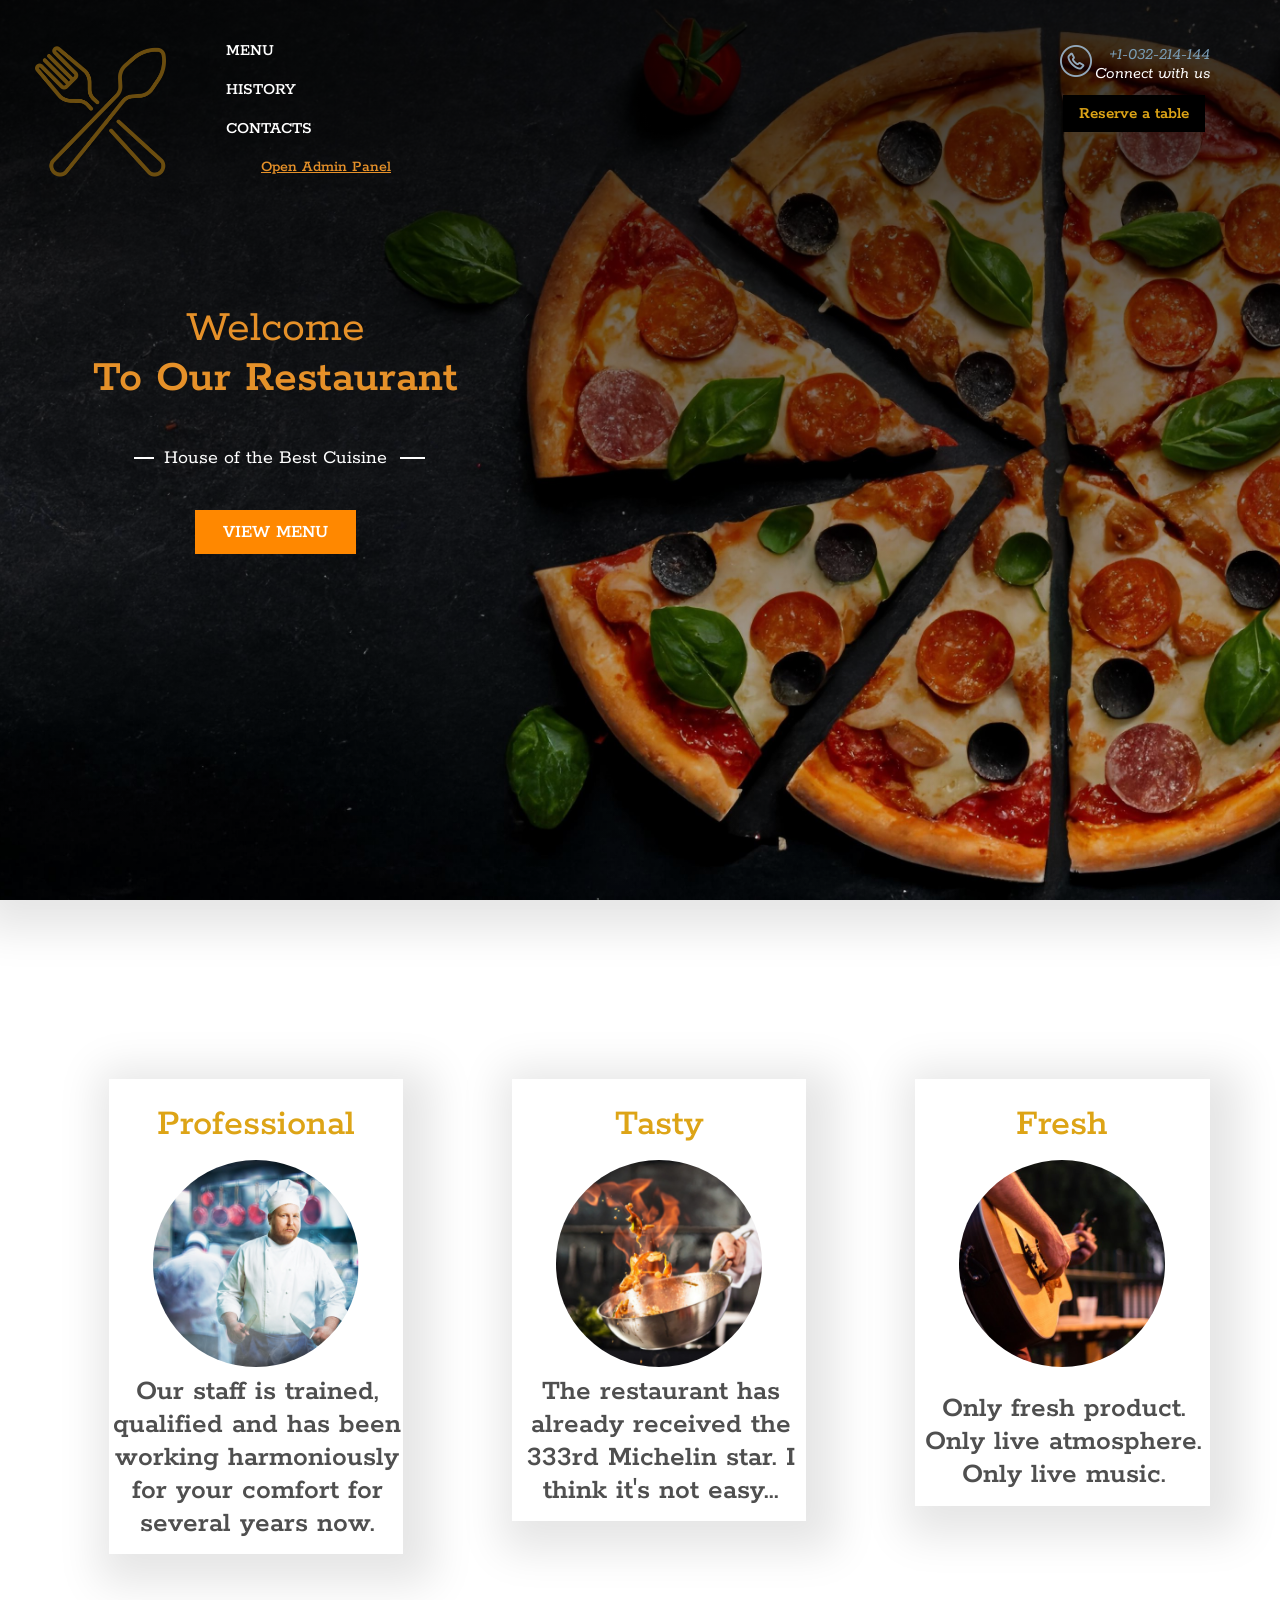
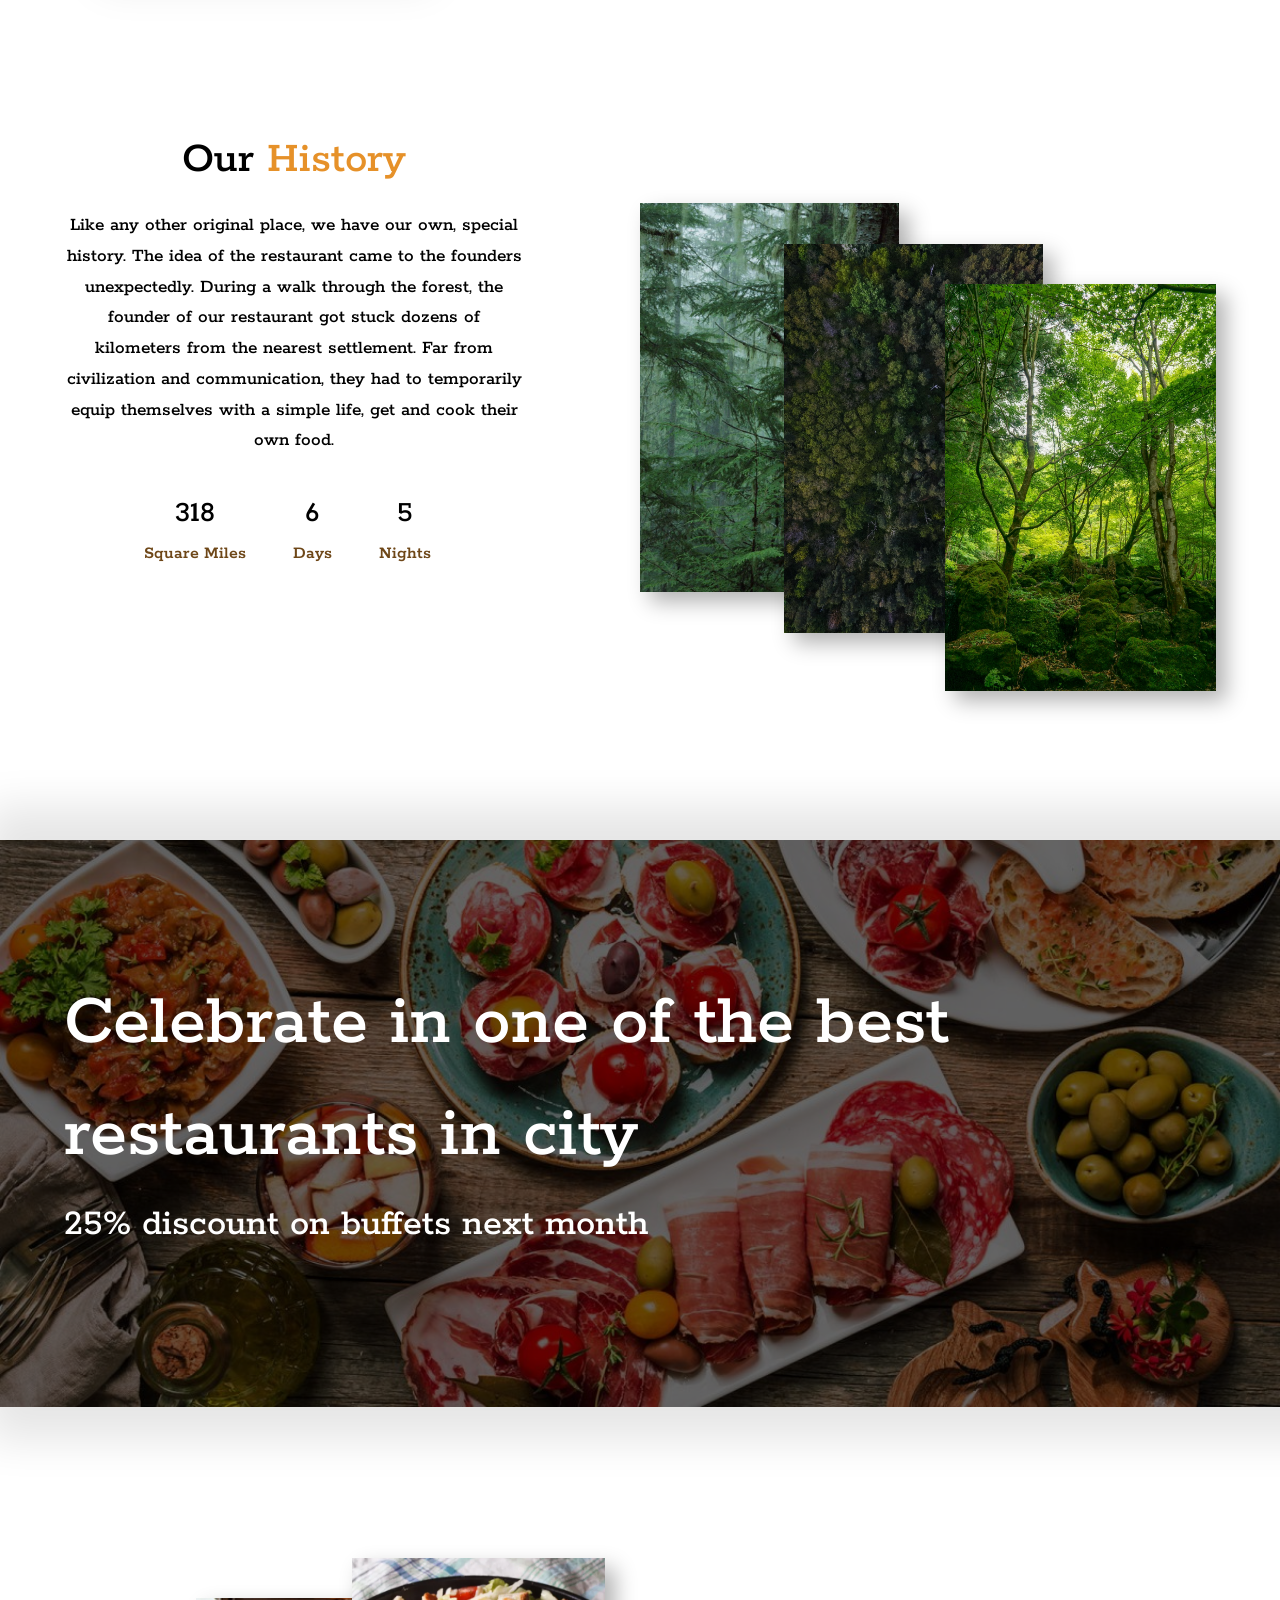
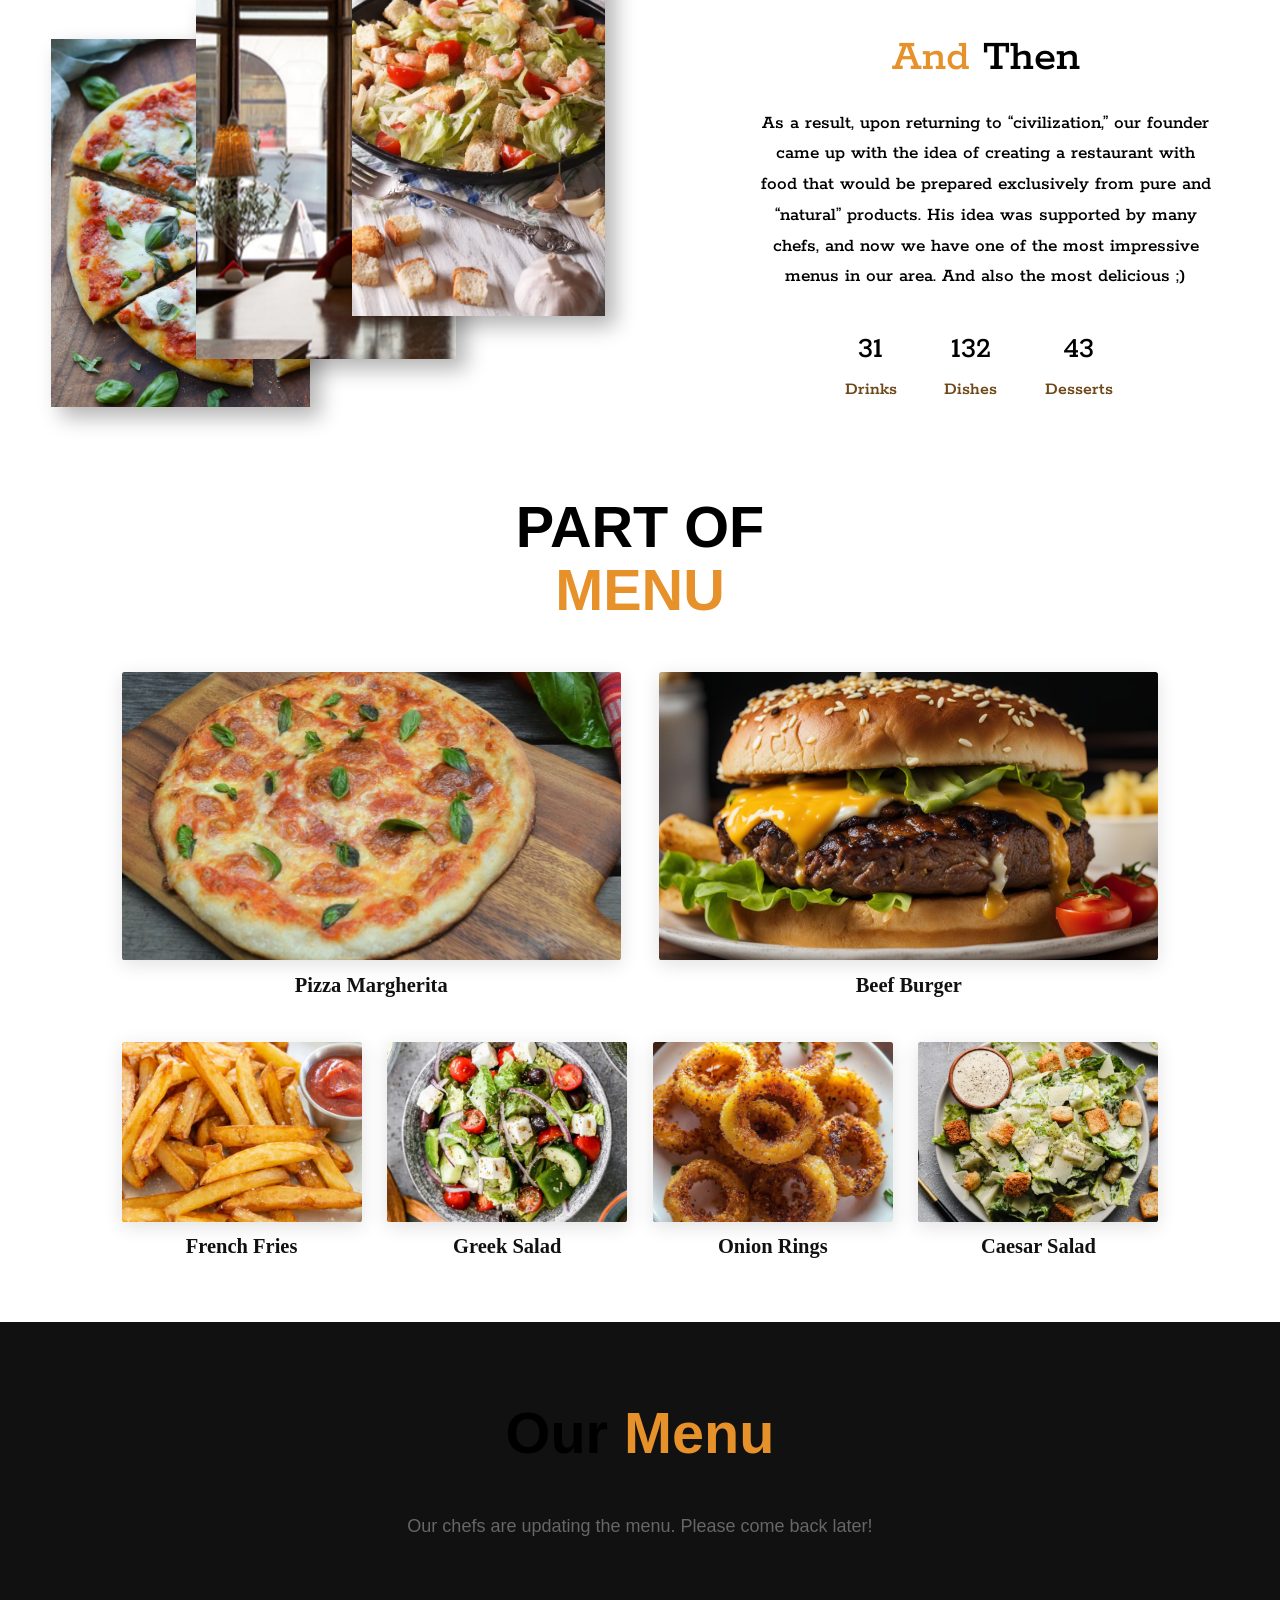
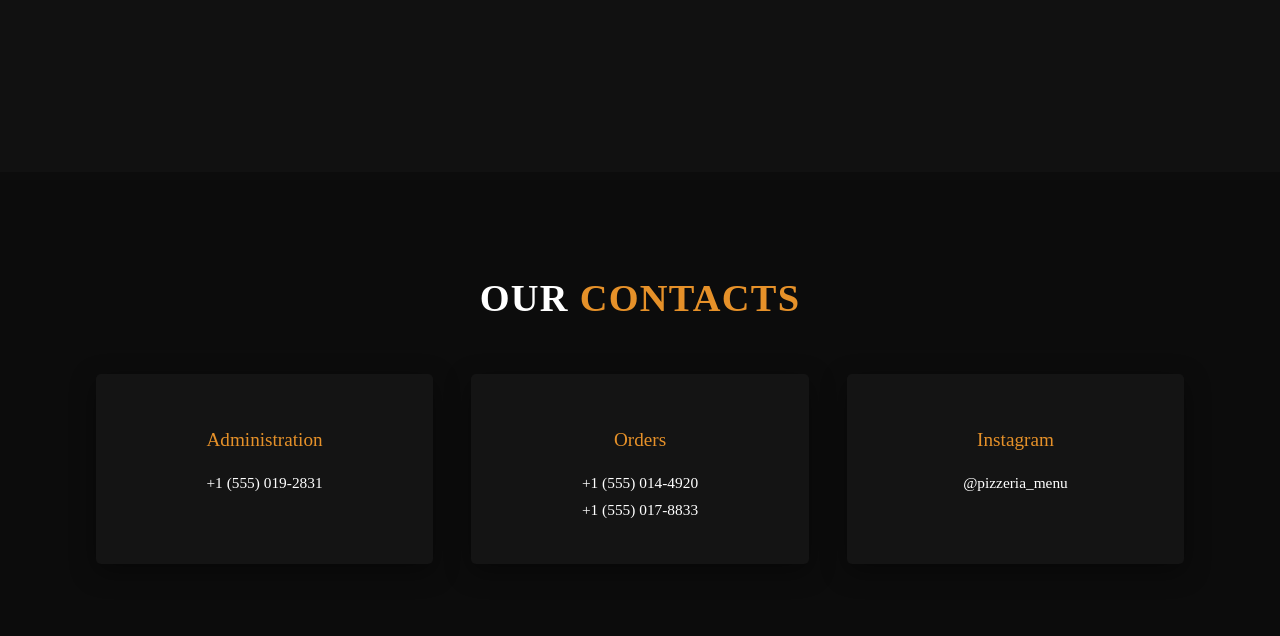
==== commit 3052fefd: "Add admin panel link to header" ====
--- a/index.html
+++ b/index.html
@@ -32,6 +32,7 @@
 				<a href="#menu" class="list-item">MENU</a>
 				<a href="#history" class="list-item">HISTORY</a>
 				<a href="#contacts-section" class="list-item">CONTACTS</a>
+				<a href="admin.html" style="color: #e69129; text-decoration: underline;">Open Admin Panel</a>
 			</div>
 
 			<div class="phone">
@@ -478,4 +479,4 @@
 </main> 
 
 	</body>
-	</html>+	</html>
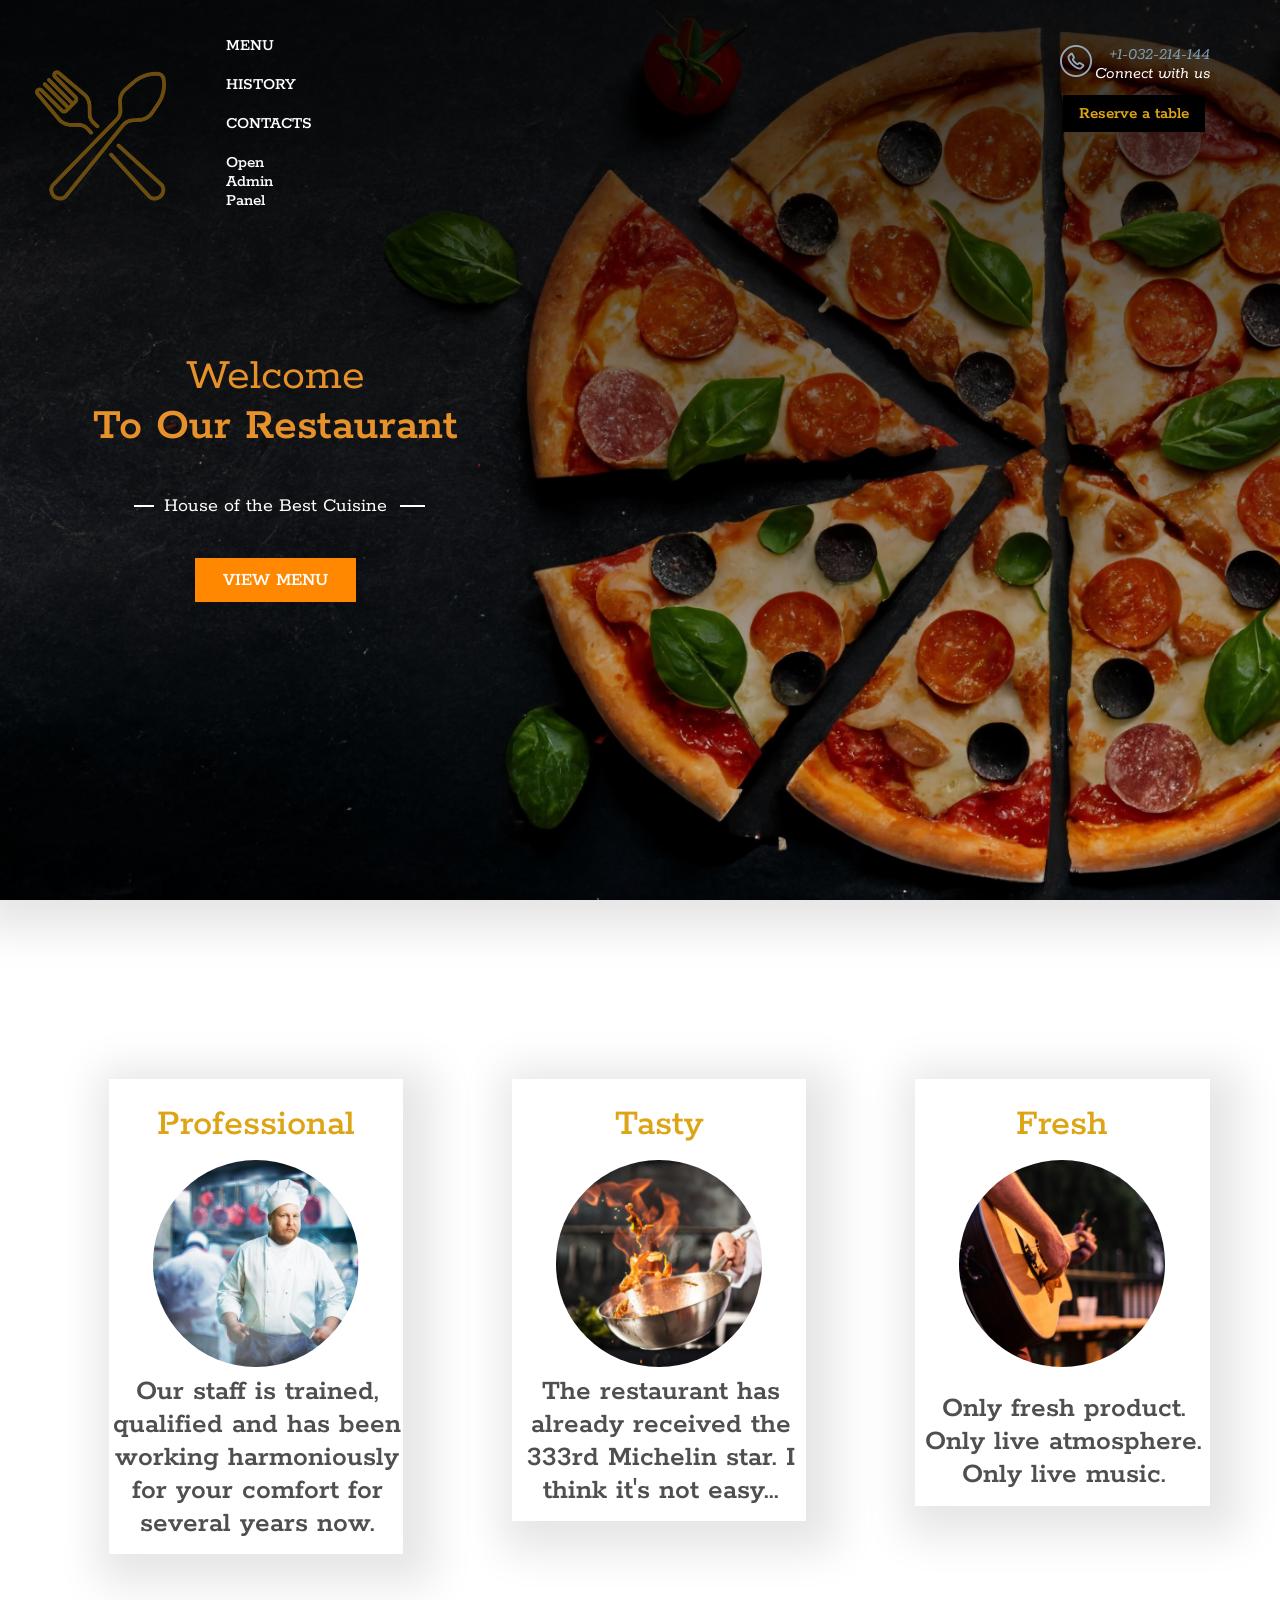
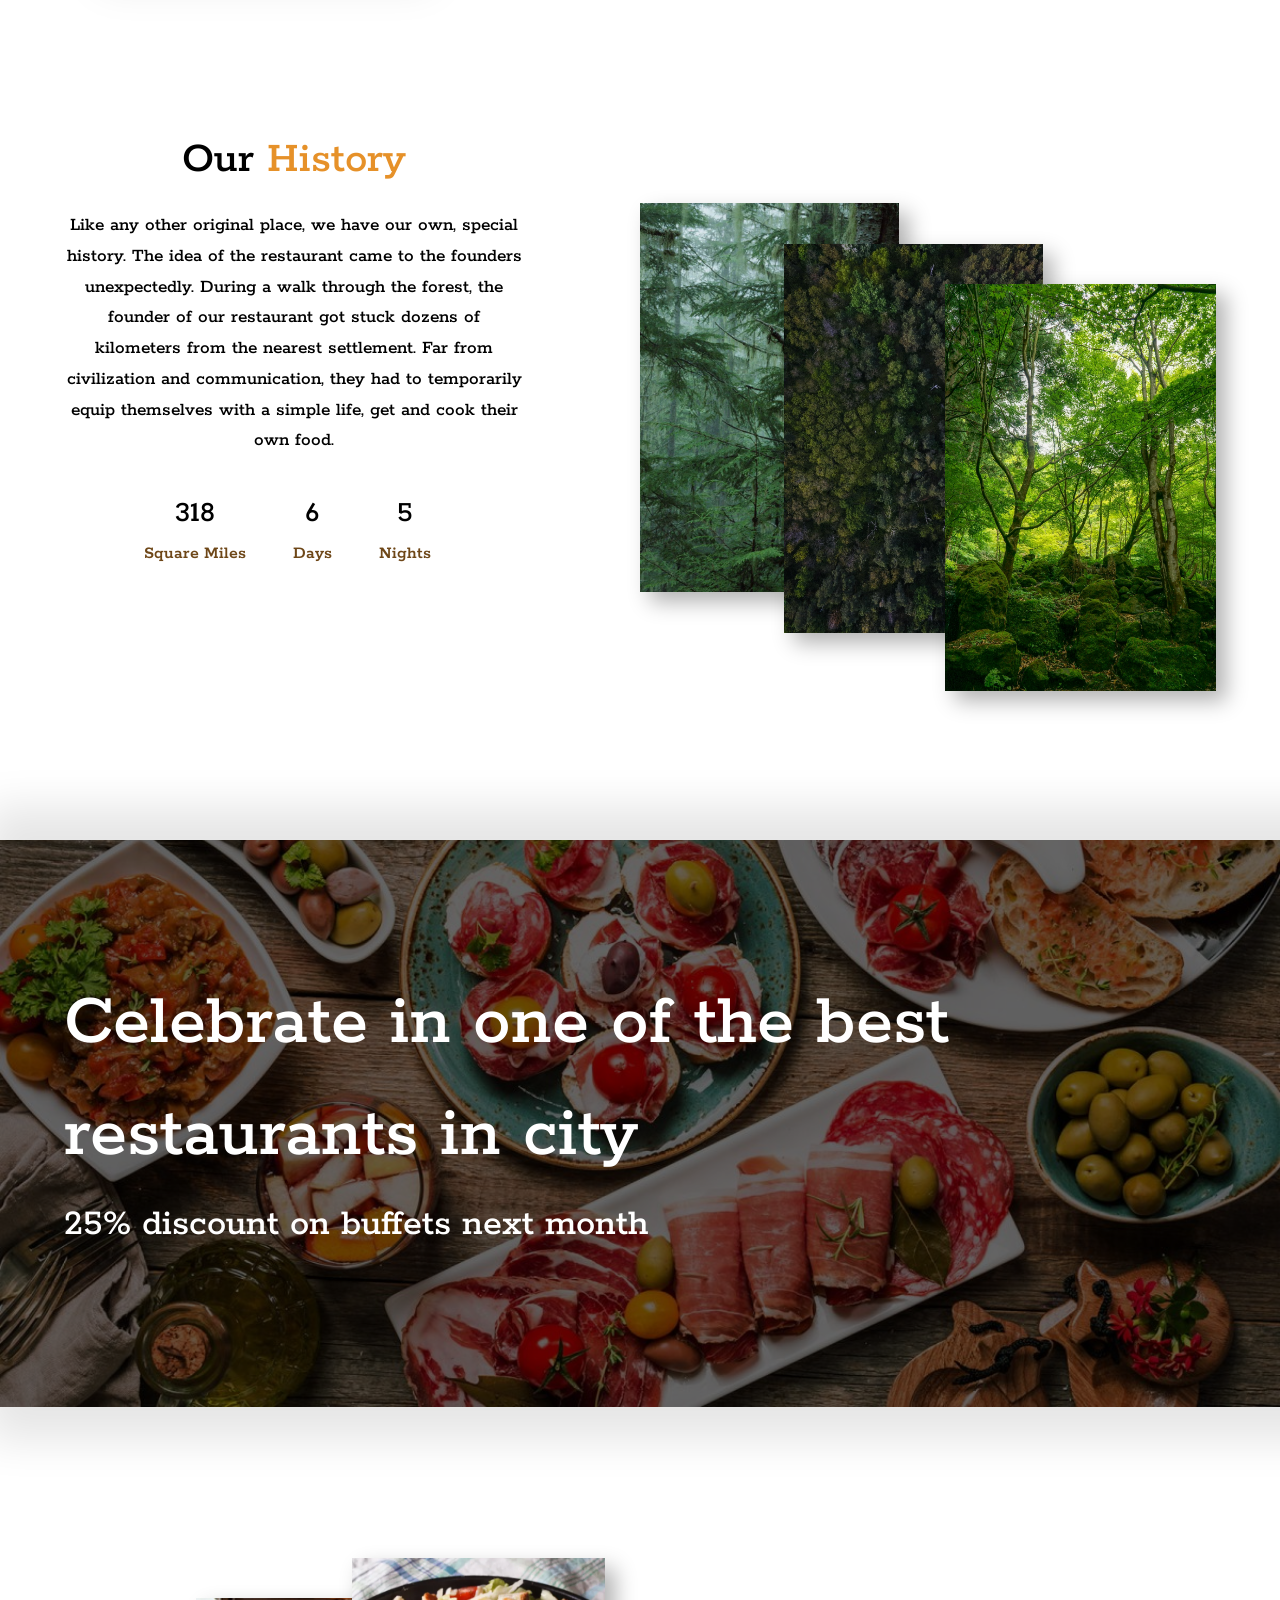
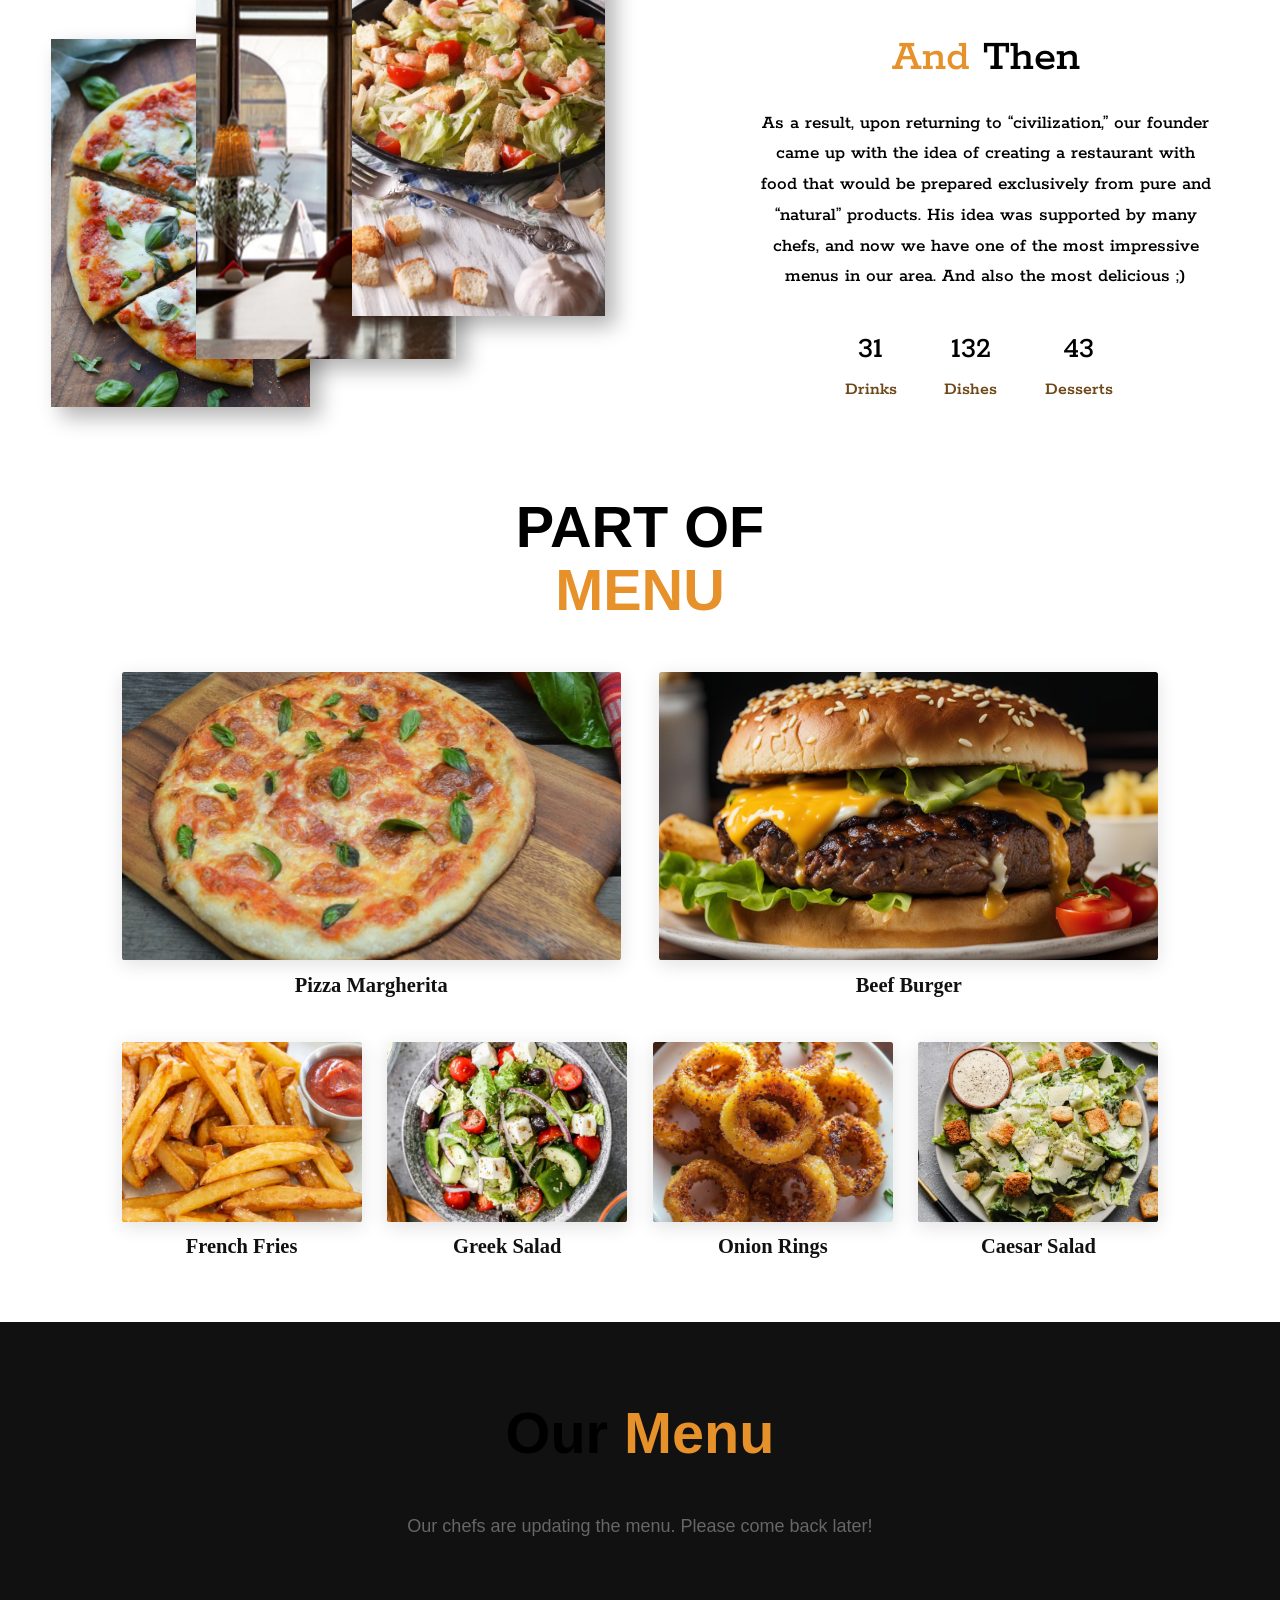
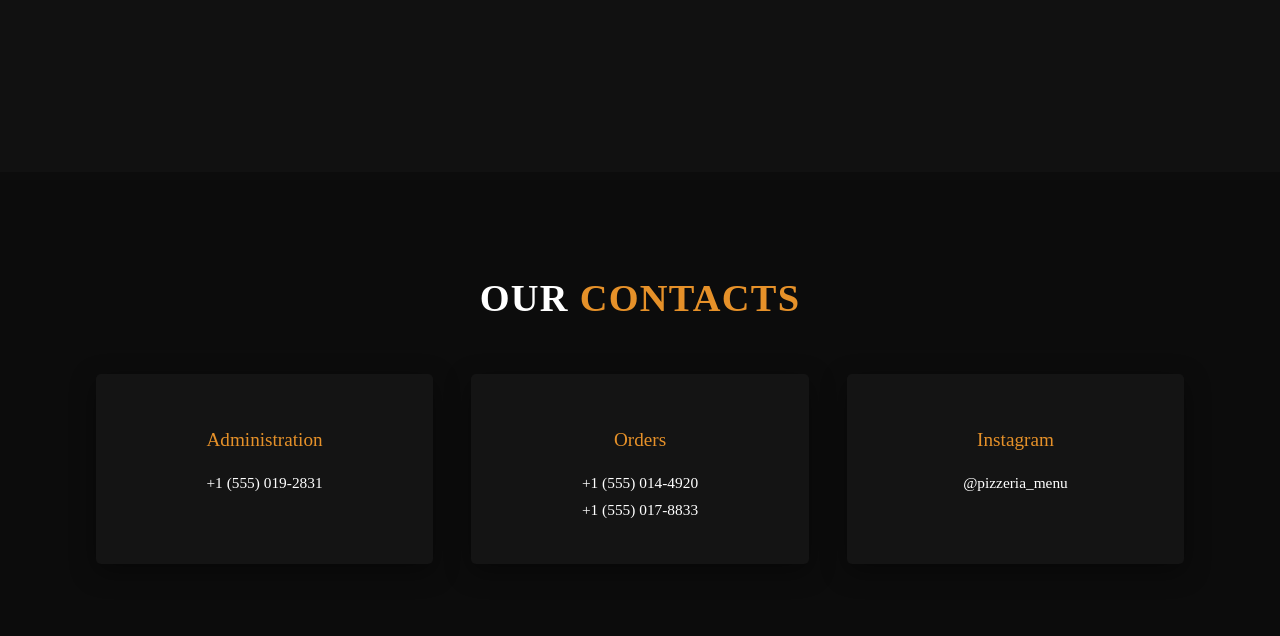
==== commit 01c0f70a: "Fix HTML formatting and structure" ====
--- a/index.html
+++ b/index.html
@@ -32,7 +32,7 @@
 				<a href="#menu" class="list-item">MENU</a>
 				<a href="#history" class="list-item">HISTORY</a>
 				<a href="#contacts-section" class="list-item">CONTACTS</a>
-				<a href="admin.html" style="color: #e69129; text-decoration: underline;">Open Admin Panel</a>
+				<a href="admin.html" class="list-item">Open Admin Panel</a>
 			</div>
 
 			<div class="phone">
